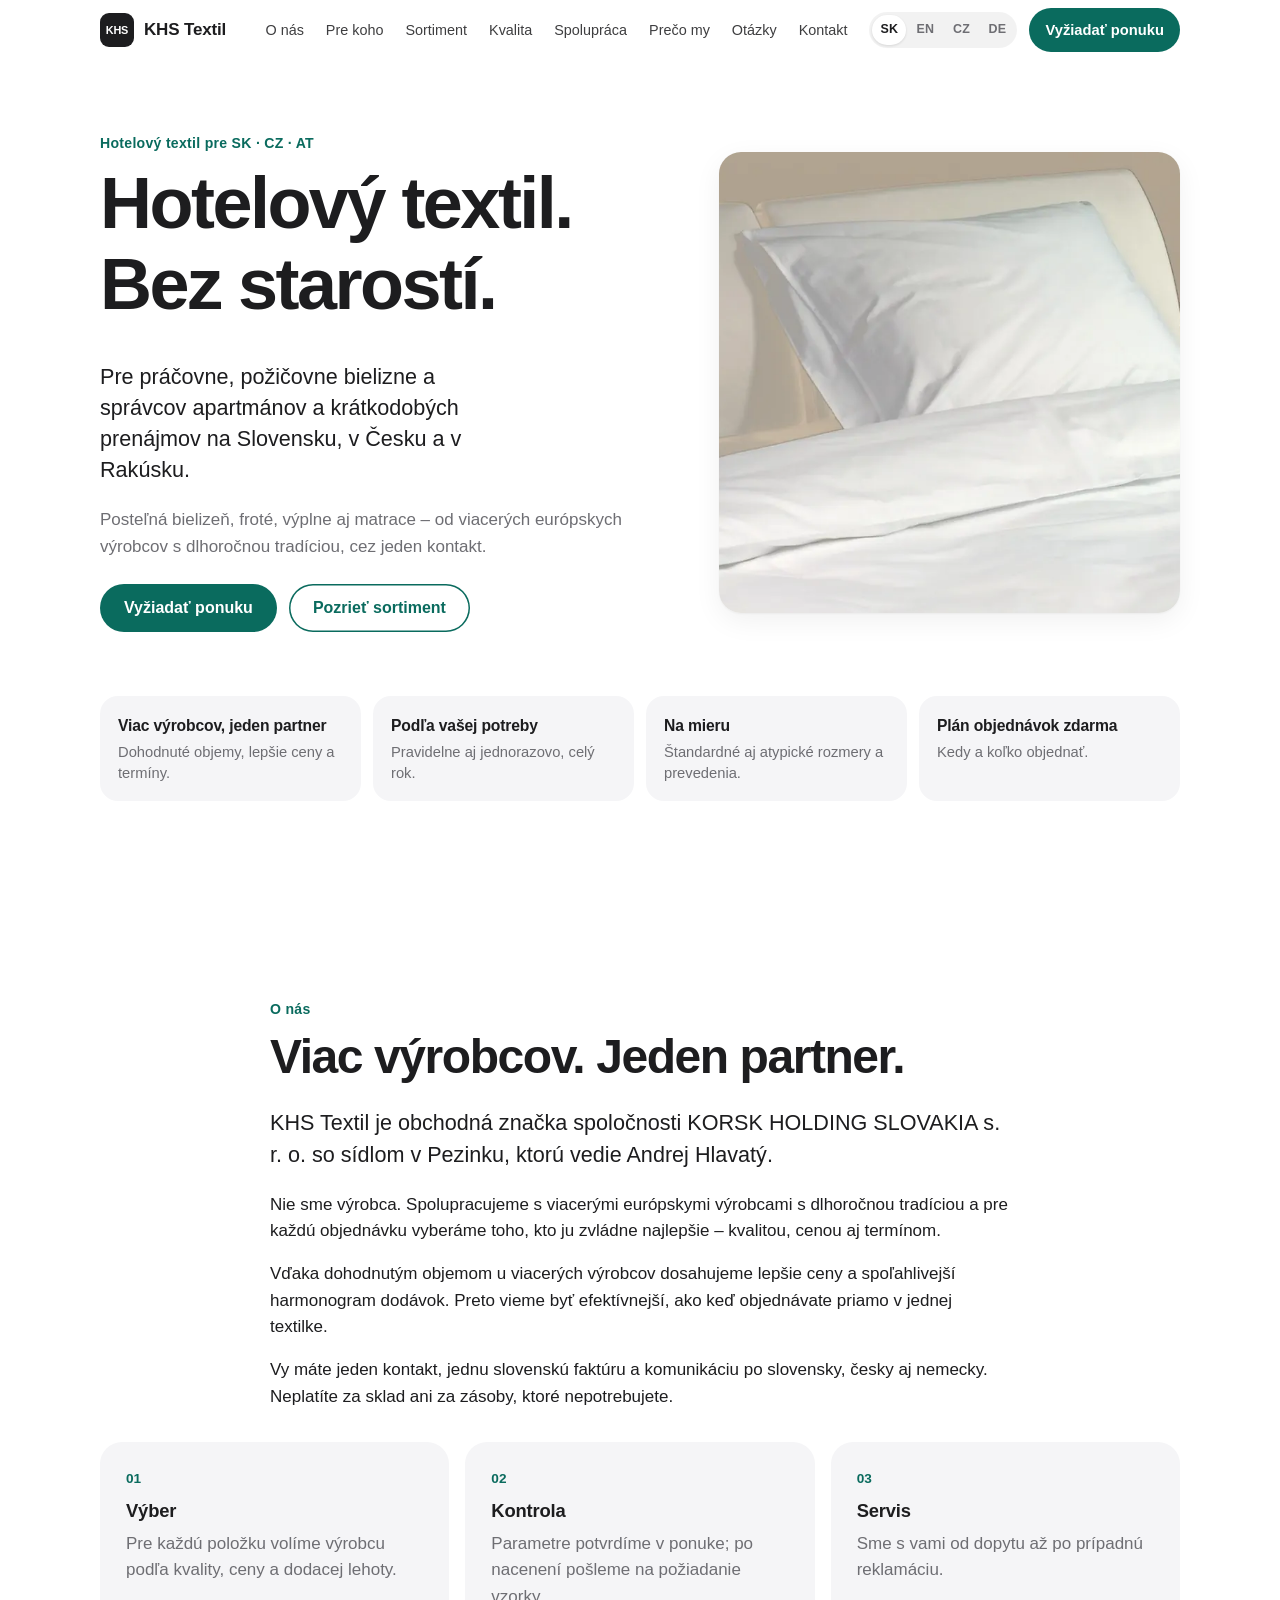
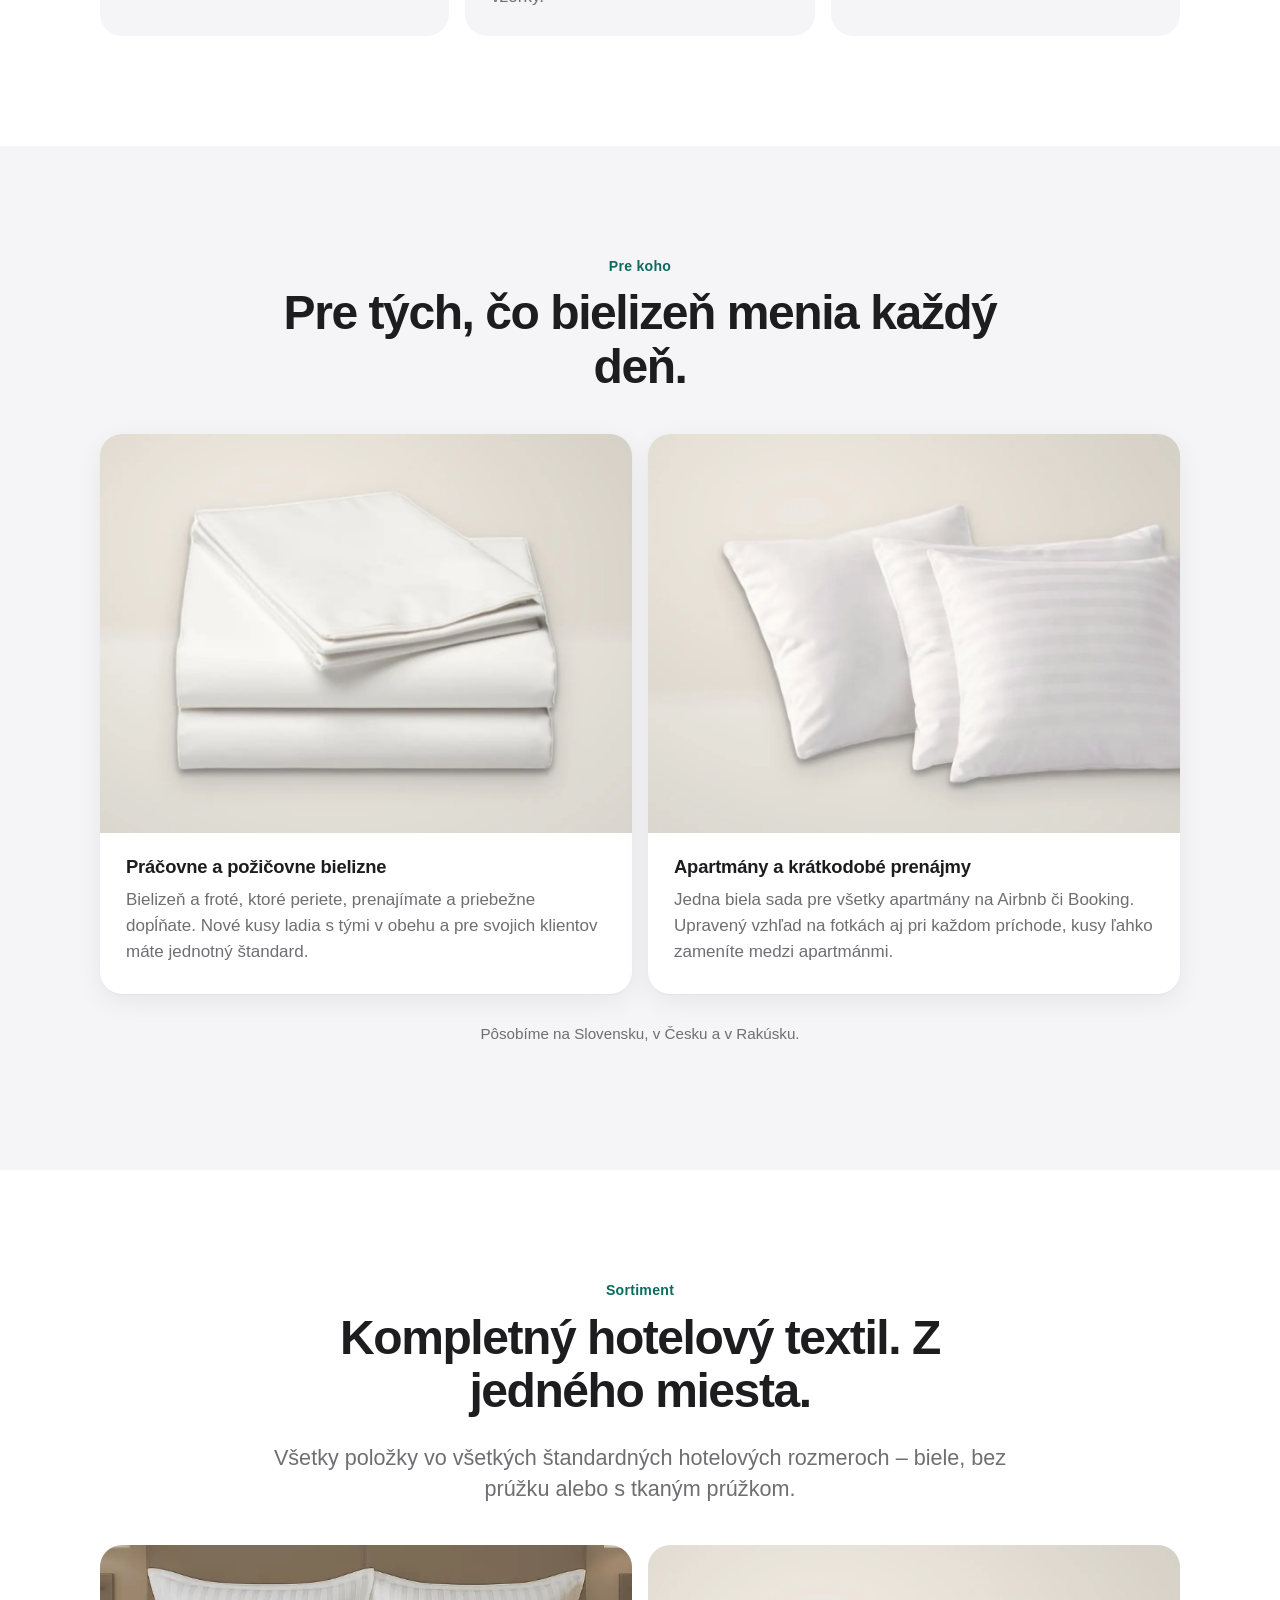
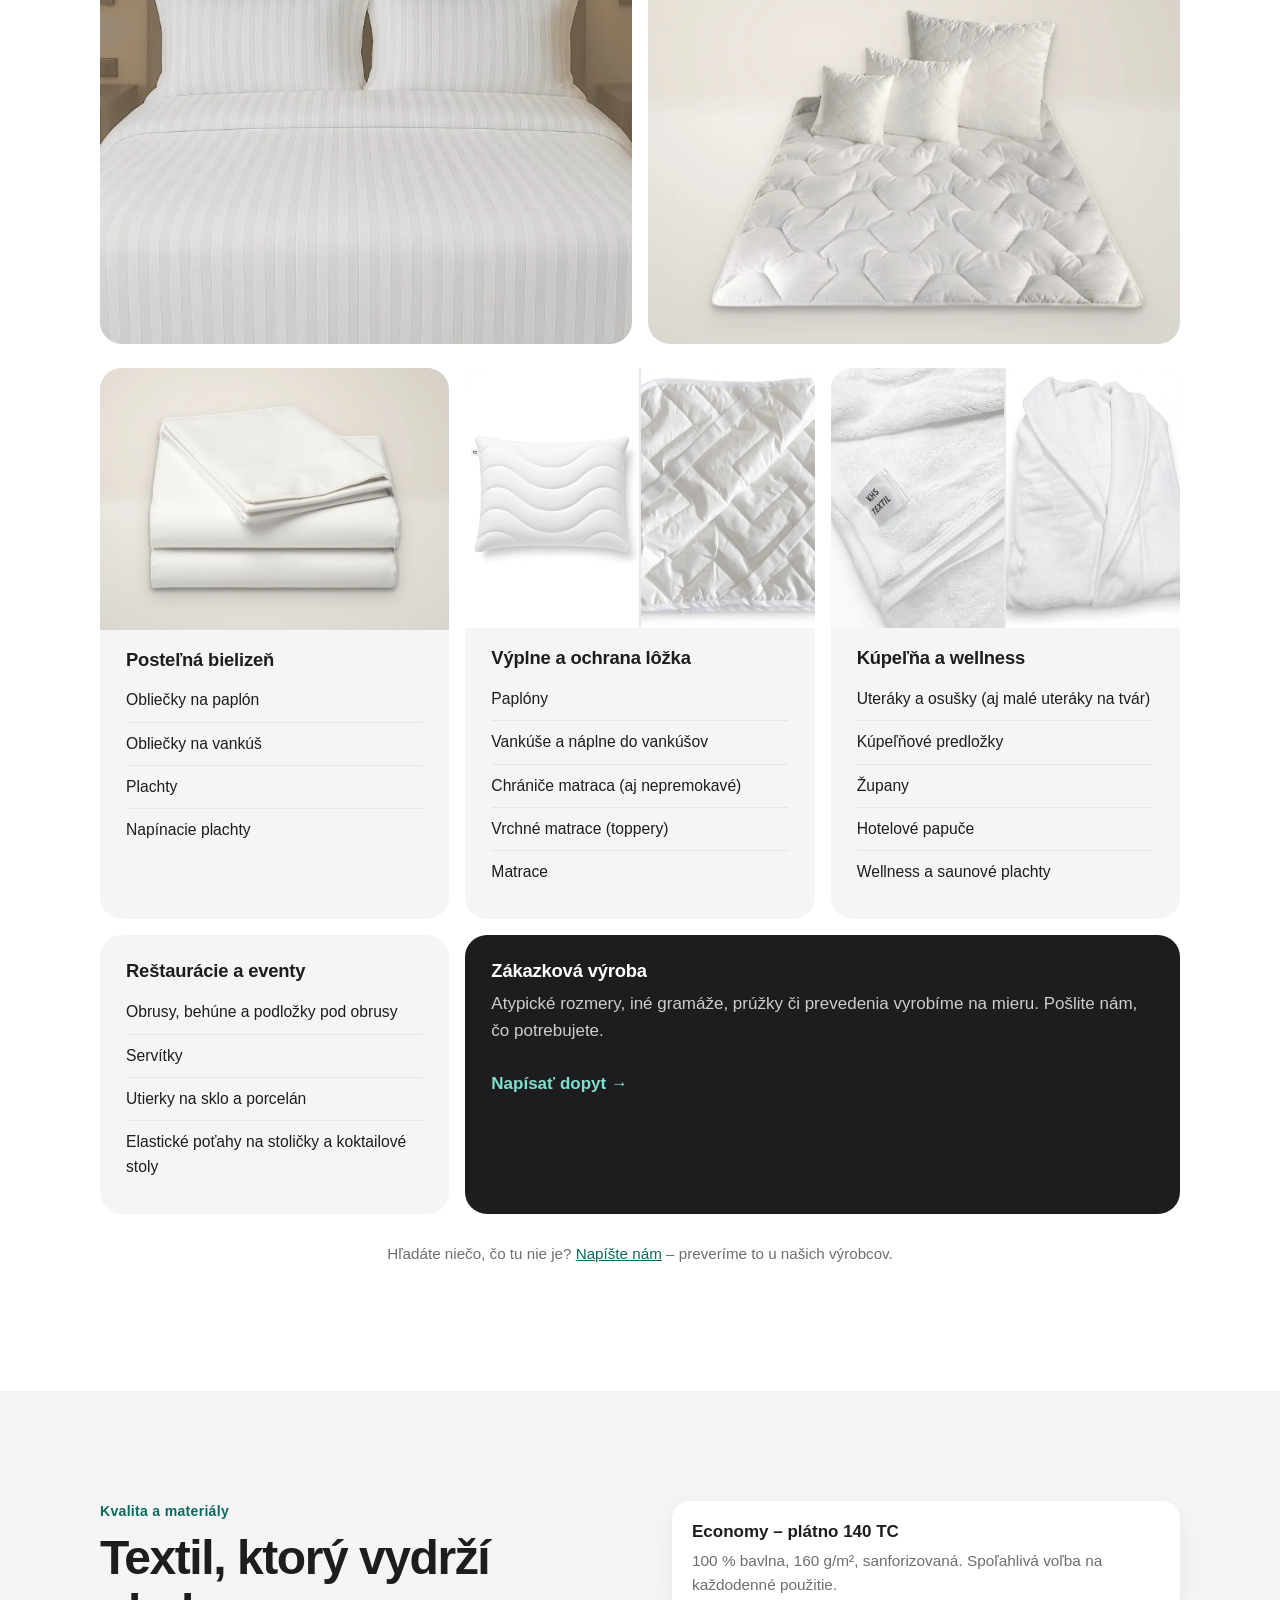
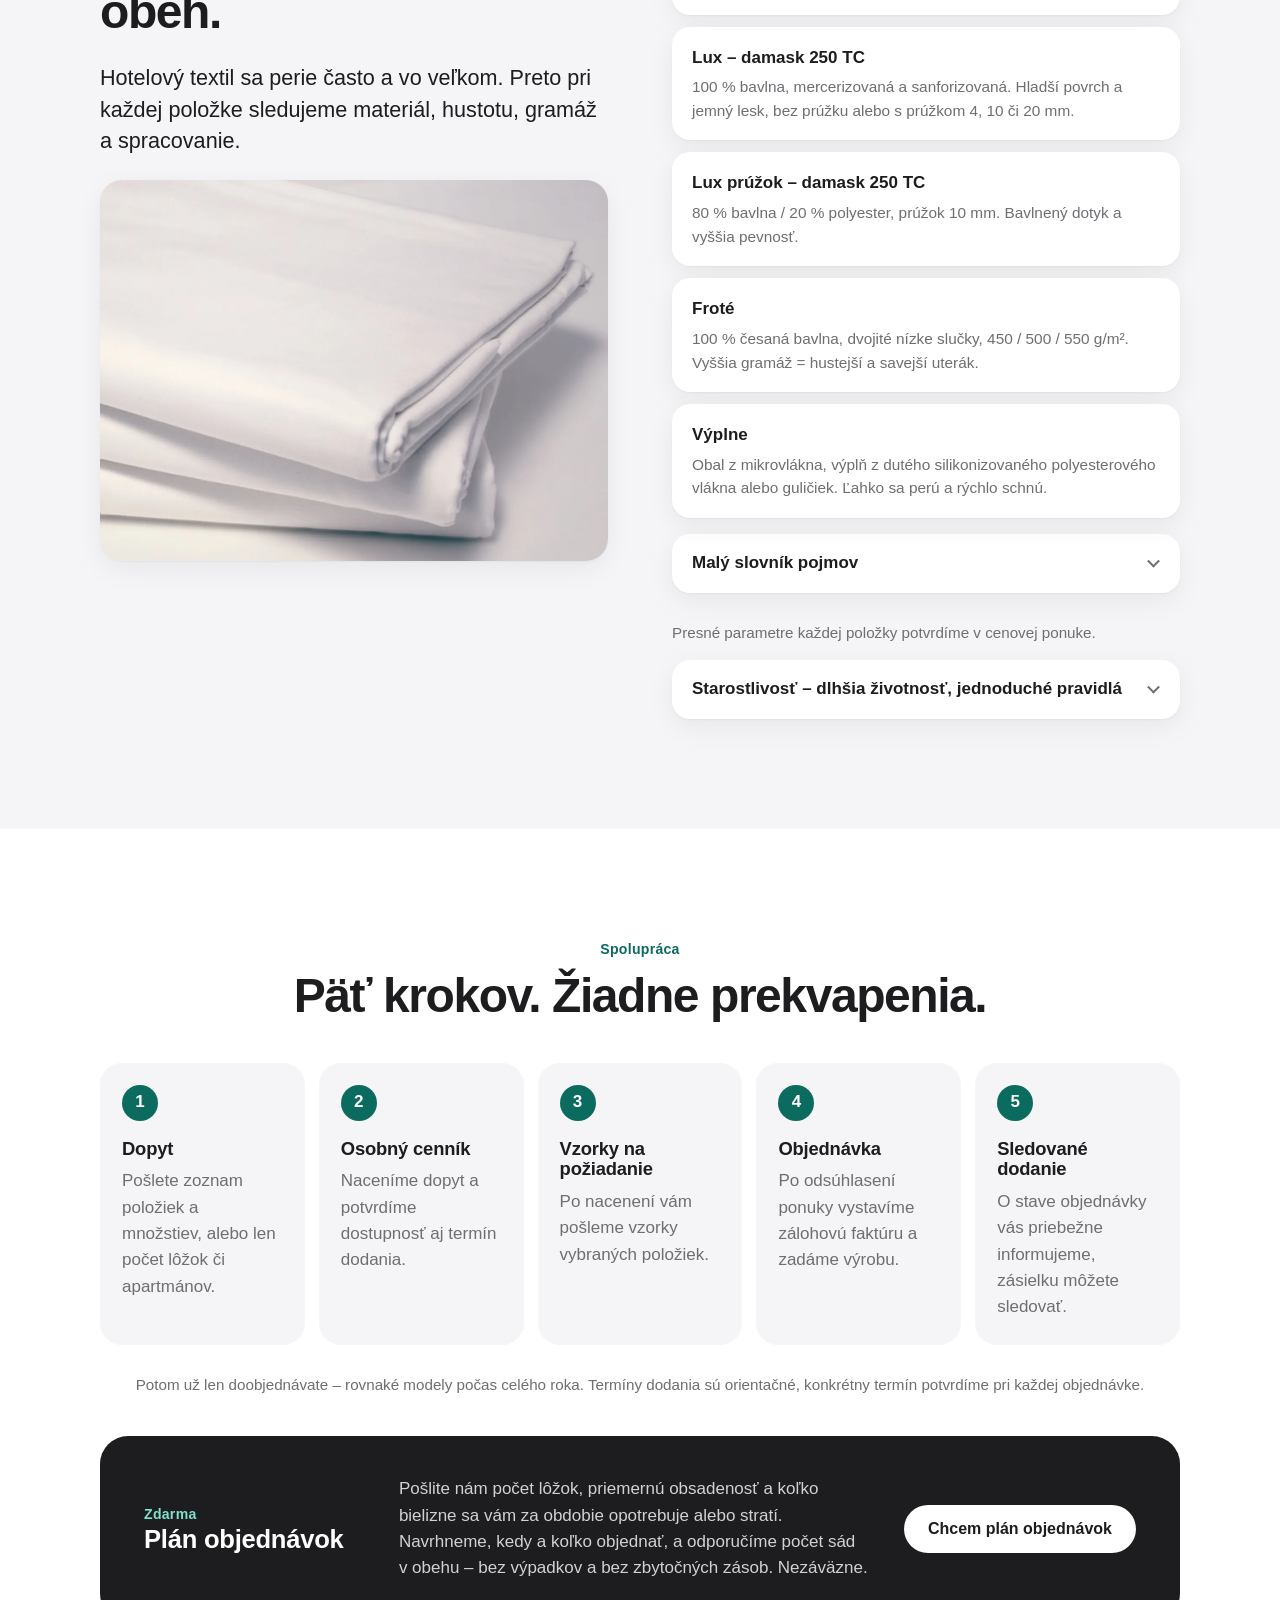
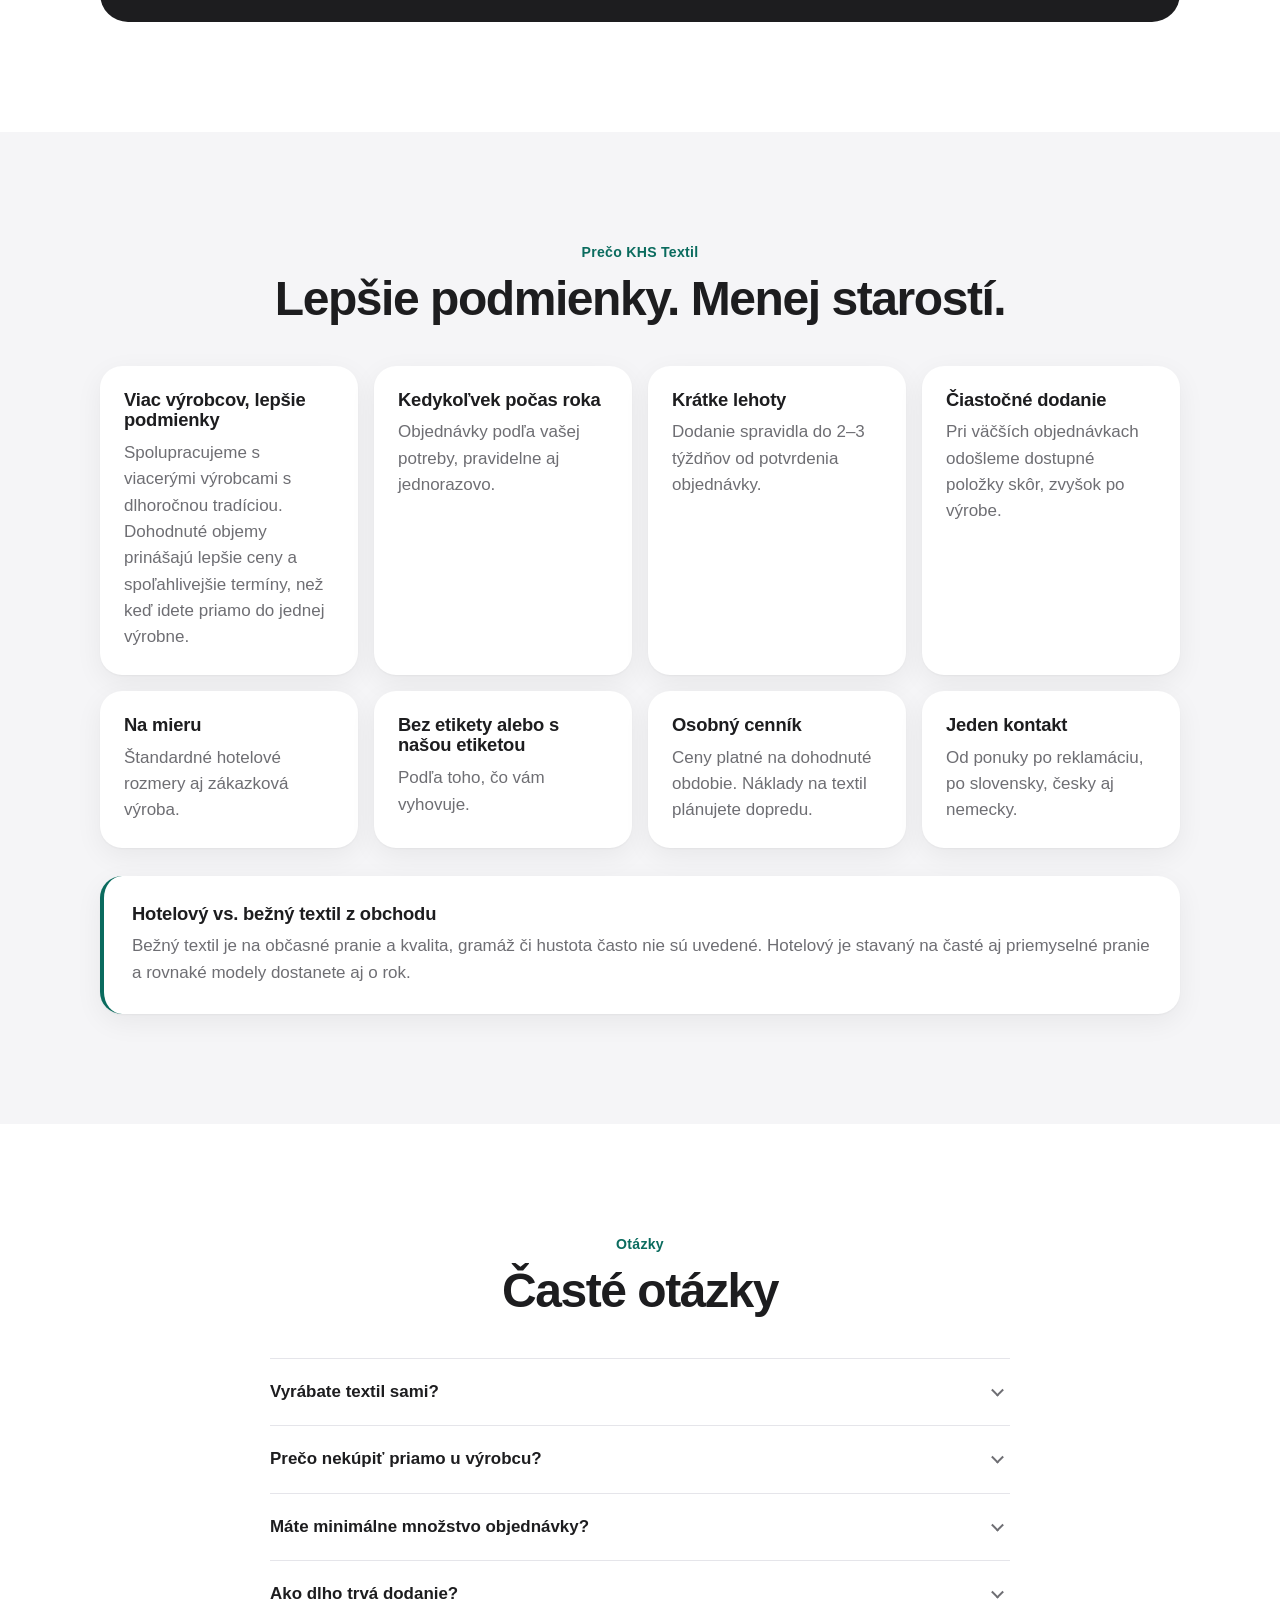
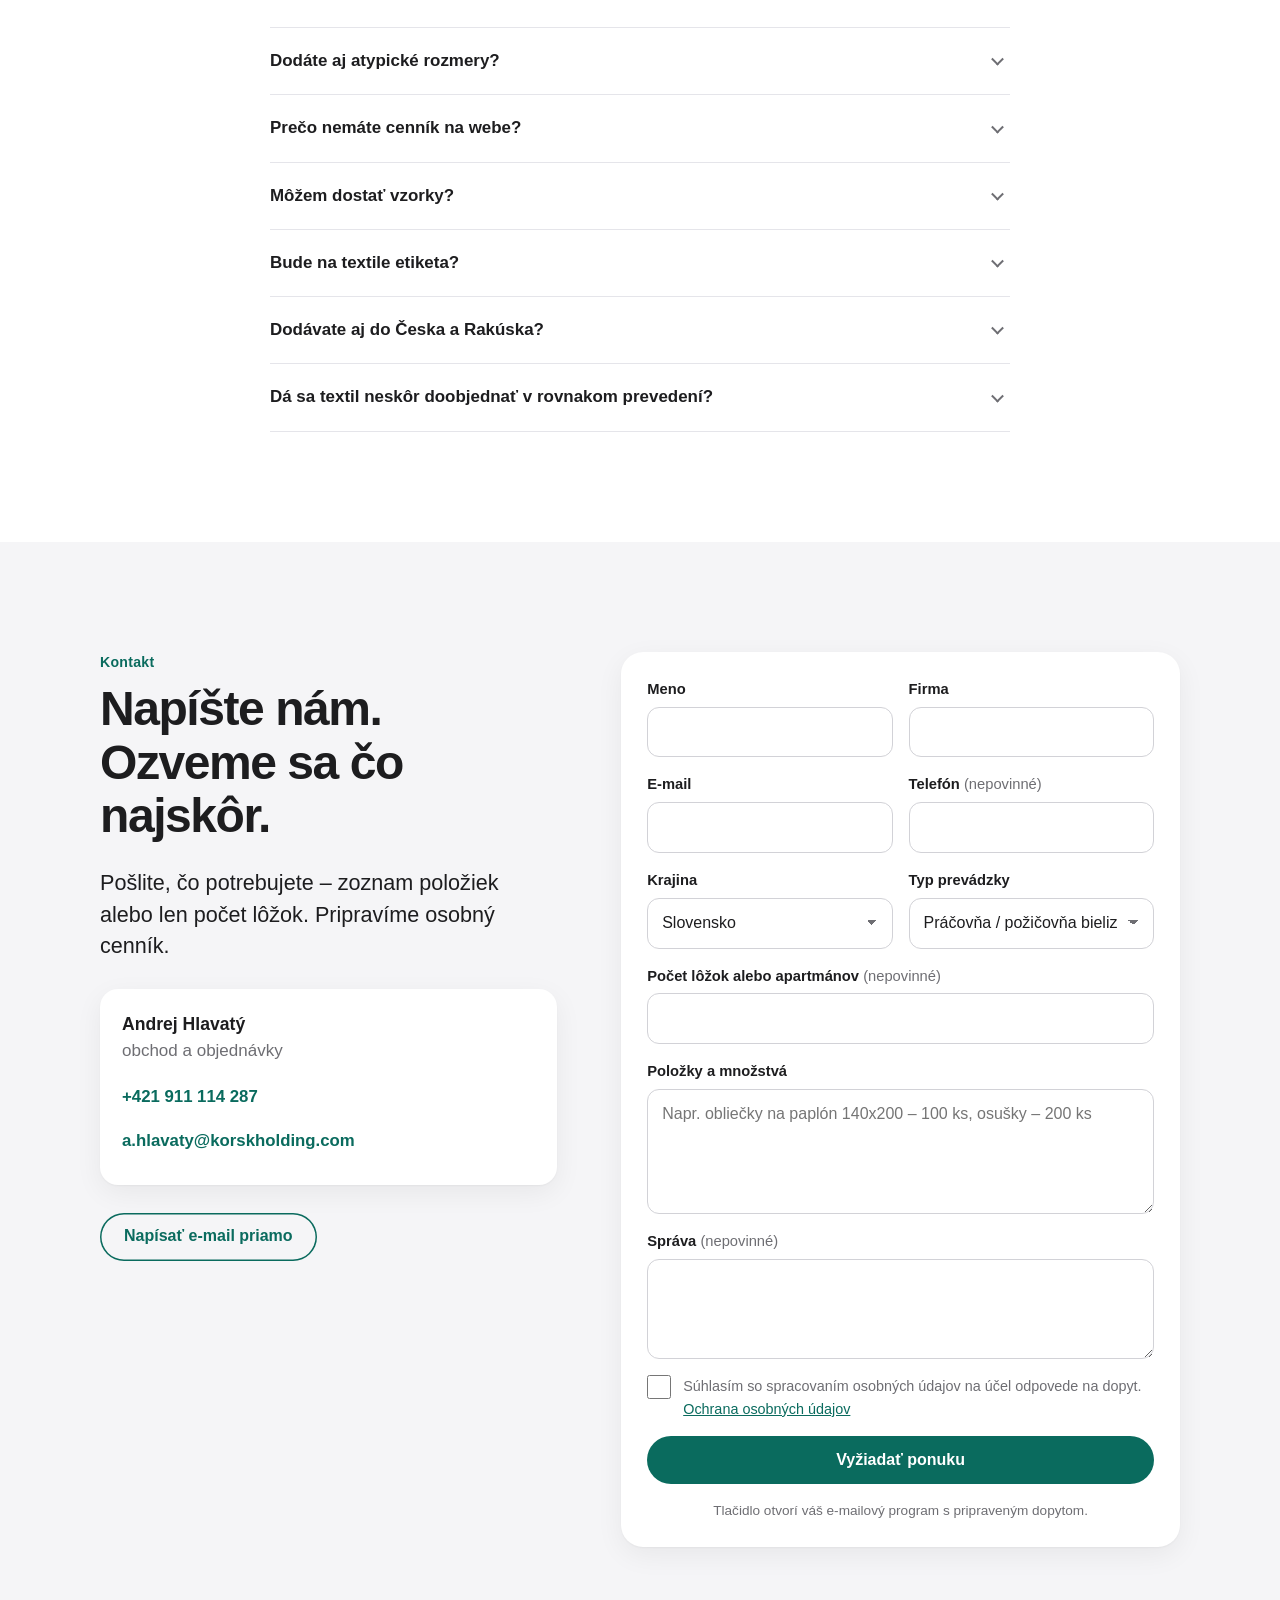
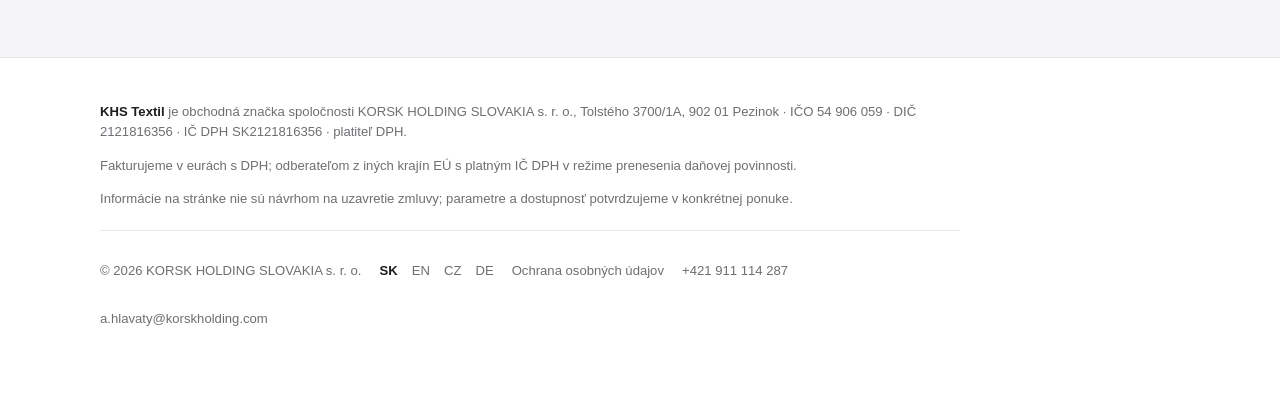
==== index.html @ dcf5c284 "KHS Textil web" ====
<!doctype html>
<html lang="sk">
<head>
<meta charset="utf-8">
<meta name="viewport" content="width=device-width, initial-scale=1, viewport-fit=cover">
<title>KHS Textil – hotelový textil pre práčovne, požičovne bielizne a apartmány</title>
<link rel="canonical" href="https://khstextil.sk/">
<link rel="alternate" hreflang="sk" href="https://khstextil.sk/">
<link rel="alternate" hreflang="en" href="https://khstextil.sk/en/">
<link rel="alternate" hreflang="cs" href="https://khstextil.sk/cz/">
<link rel="alternate" hreflang="de" href="https://khstextil.sk/de/">
<link rel="alternate" hreflang="x-default" href="https://khstextil.sk/">
<meta name="description" content="Hotelový textil od viacerých európskych výrobcov s dlhoročnou tradíciou. Pre práčovne, požičovne bielizne a správcov apartmánov v SK, CZ a AT. Osobný cenník, štandardné aj atypické rozmery, objednávky podľa potreby počas celého roka.">
<meta name="theme-color" content="#ffffff">
<link rel="icon" href="favicon.svg" type="image/svg+xml">
<link rel="apple-touch-icon" href="favicon.svg">
<meta property="og:type" content="website">
<meta property="og:locale" content="sk_SK">
<meta property="og:locale:alternate" content="en_GB">
<meta property="og:locale:alternate" content="cs_CZ">
<meta property="og:locale:alternate" content="de_AT">
<meta property="og:url" content="https://khstextil.sk/">
<meta property="og:site_name" content="KHS Textil">
<meta property="og:title" content="KHS Textil – hotelový textil. Bez starostí.">
<meta property="og:description" content="Posteľná bielizeň, froté, výplne aj matrace pre práčovne, požičovne bielizne a správcov apartmánov na Slovensku, v Česku a v Rakúsku.">
<meta property="og:image" content="https://khstextil.sk/img/postel_prusok.jpg">
<link rel="stylesheet" href="style.css">
</head>
<body>
<a class="skip" href="#obsah">Preskočiť na obsah</a>
<header class="site-header">
  <div class="wrap bar">
    <a class="brand" href="#uvod" aria-label="KHS Textil – úvod"><span class="mono" aria-hidden="true">KHS</span><span>KHS Textil</span></a>
    <nav id="nav" class="nav" aria-label="Hlavné menu">
      <div class="lang lang-m" role="group" aria-label="Jazyk"><a href="index.html" hreflang="sk" lang="sk" aria-current="page">SK</a><a href="en/index.html" hreflang="en" lang="en">EN</a><a href="cz/index.html" hreflang="cs" lang="cs">CZ</a><a href="de/index.html" hreflang="de" lang="de">DE</a></div>
      <a href="#o-nas">O nás</a><a href="#pre-koho">Pre koho</a><a href="#sortiment">Sortiment</a><a href="#kvalita">Kvalita</a><a href="#spolupraca">Spolupráca</a><a href="#preco-my">Prečo my</a><a href="#otazky">Otázky</a><a href="#kontakt">Kontakt</a>
    </nav>
    <div class="lang lang-d" role="group" aria-label="Jazyk"><a href="index.html" hreflang="sk" lang="sk" aria-current="page">SK</a><a href="en/index.html" hreflang="en" lang="en">EN</a><a href="cz/index.html" hreflang="cs" lang="cs">CZ</a><a href="de/index.html" hreflang="de" lang="de">DE</a></div>
    <a class="btn btn-sm" href="#kontakt">Vyžiadať ponuku</a>
    <button class="menu-btn" type="button" aria-label="Menu" aria-expanded="false" aria-controls="nav"><span></span><span></span></button>
  </div>
</header>

<main id="obsah">
<section id="uvod" class="hero">
  <div class="wrap hero-grid">
    <div class="hero-text">
      <p class="eyebrow">Hotelový textil pre SK · CZ · AT</p>
      <h1>Hotelový textil.<br>Bez starostí.</h1>
      <p class="lead">Pre práčovne, požičovne bielizne a správcov apartmánov a krátkodobých prenájmov na Slovensku, v Česku a v Rakúsku.</p>
      <p class="sub">Posteľná bielizeň, froté, výplne aj matrace – od viacerých európskych výrobcov s dlhoročnou tradíciou, cez jeden kontakt.</p>
      <div class="cta"><a class="btn" href="#kontakt">Vyžiadať ponuku</a><a class="btn btn-ghost" href="#sortiment">Pozrieť sortiment</a></div>
    </div>
    <div class="hero-img"><picture><source srcset="img/postel_biela.webp" type="image/webp"><img src="img/postel_biela.jpg" alt="Biela hotelová posteľná bielizeň na posteli" width="675" height="663" loading="eager" fetchpriority="high" decoding="async"></picture></div>
  </div>
  <div class="wrap">
    <ul class="benefits">
      <li><strong>Viac výrobcov, jeden partner</strong><span>Dohodnuté objemy, lepšie ceny a termíny.</span></li>
      <li><strong>Podľa vašej potreby</strong><span>Pravidelne aj jednorazovo, celý rok.</span></li>
      <li><strong>Na mieru</strong><span>Štandardné aj atypické rozmery a prevedenia.</span></li>
      <li><strong>Plán objednávok zdarma</strong><span>Kedy a koľko objednať.</span></li>
    </ul>
  </div>
</section>

<section id="o-nas" class="section">
  <div class="wrap narrow">
    <p class="eyebrow">O nás</p>
    <h2>Viac výrobcov. Jeden partner.</h2>
    <p class="lead">KHS Textil je obchodná značka spoločnosti KORSK HOLDING SLOVAKIA s. r. o. so sídlom v Pezinku, ktorú vedie Andrej Hlavatý.</p>
    <p>Nie sme výrobca. Spolupracujeme s viacerými európskymi výrobcami s dlhoročnou tradíciou a pre každú objednávku vyberáme toho, kto ju zvládne najlepšie – kvalitou, cenou aj termínom.</p>
    <p>Vďaka dohodnutým objemom u viacerých výrobcov dosahujeme lepšie ceny a spoľahlivejší harmonogram dodávok. Preto vieme byť efektívnejší, ako keď objednávate priamo v jednej textilke.</p>
    <p>Vy máte jeden kontakt, jednu slovenskú faktúru a komunikáciu po slovensky, česky aj nemecky. Neplatíte za sklad ani za zásoby, ktoré nepotrebujete.</p>
  </div>
  <div class="wrap">
    <div class="cards three">
      <article class="card"><span class="num">01</span><h3>Výber</h3><p>Pre každú položku volíme výrobcu podľa kvality, ceny a dodacej lehoty.</p></article>
      <article class="card"><span class="num">02</span><h3>Kontrola</h3><p>Parametre potvrdíme v ponuke; po nacenení pošleme na požiadanie vzorky.</p></article>
      <article class="card"><span class="num">03</span><h3>Servis</h3><p>Sme s vami od dopytu až po prípadnú reklamáciu.</p></article>
    </div>
  </div>
</section>

<section id="pre-koho" class="section alt">
  <div class="wrap">
    <div class="head"><p class="eyebrow">Pre koho</p><h2>Pre tých, čo bielizeň menia každý deň.</h2></div>
    <div class="cards two">
      <article class="card media"><picture><source srcset="img/plachty_stoh.webp" type="image/webp"><img src="img/plachty_stoh.jpg" alt="Stoh zložených bielych plachiet" width="1200" height="900" loading="lazy" decoding="async"></picture><div class="card-body"><h3>Práčovne a požičovne bielizne</h3><p>Bielizeň a froté, ktoré periete, prenajímate a priebežne dopĺňate. Nové kusy ladia s tými v obehu a pre svojich klientov máte jednotný štandard.</p></div></article>
      <article class="card media"><picture><source srcset="img/vankuse_prusok.webp" type="image/webp"><img src="img/vankuse_prusok.jpg" alt="Biele vankúše s jemným tkaným prúžkom" width="1200" height="900" loading="lazy" decoding="async"></picture><div class="card-body"><h3>Apartmány a krátkodobé prenájmy</h3><p>Jedna biela sada pre všetky apartmány na Airbnb či Booking. Upravený vzhľad na fotkách aj pri každom príchode, kusy ľahko zameníte medzi apartmánmi.</p></div></article>
    </div>
    <p class="note center">Pôsobíme na Slovensku, v Česku a v Rakúsku.</p>
  </div>
</section>

<section id="sortiment" class="section">
  <div class="wrap">
    <div class="head"><p class="eyebrow">Sortiment</p><h2>Kompletný hotelový textil. Z jedného miesta.</h2><p class="lead">Všetky položky vo všetkých štandardných hotelových rozmeroch – biele, bez prúžku alebo s tkaným prúžkom.</p></div>
    <div class="gallery">
      <figure><picture><source srcset="img/postel_prusok.webp" type="image/webp"><img src="img/postel_prusok.jpg" alt="Posteľ s bielou posteľnou bielizňou s tkaným prúžkom" width="752" height="800" loading="lazy" decoding="async"></picture></figure>
      <figure><picture><source srcset="img/paplon_vankuse.webp" type="image/webp"><img src="img/paplon_vankuse.jpg" alt="Biely prešívaný paplón a vankúše" width="1200" height="900" loading="lazy" decoding="async"></picture></figure>
    </div>
    <div class="cards cats">
      <article class="card cat"><div class="cat-img"><picture><source srcset="img/plachty_stoh.webp" type="image/webp"><img src="img/plachty_stoh.jpg" alt="Stoh zložených bielych plachiet" width="1200" height="900" loading="lazy" decoding="async"></picture></div><h3>Posteľná bielizeň</h3><ul><li>Obliečky na paplón</li><li>Obliečky na vankúš</li><li>Plachty</li><li>Napínacie plachty</li></ul></article>
      <article class="card cat"><div class="cat-img duo"><picture><source srcset="img/vypln_vankus.webp" type="image/webp"><img src="img/vypln_vankus.jpg" alt="Biely prešívaný vankúš" width="600" height="900" loading="lazy" decoding="async"></picture><picture><source srcset="img/vypln_chranic.webp" type="image/webp"><img src="img/vypln_chranic.jpg" alt="Prešívaný chránič matraca s etiketou KHS Textil" width="600" height="900" loading="lazy" decoding="async"></picture></div><h3>Výplne a ochrana lôžka</h3><ul><li>Paplóny</li><li>Vankúše a náplne do vankúšov</li><li>Chrániče matraca (aj nepremokavé)</li><li>Vrchné matrace (toppery)</li><li>Matrace</li></ul></article>
      <article class="card cat"><div class="cat-img duo"><picture><source srcset="img/kupelna_uterak.webp" type="image/webp"><img src="img/kupelna_uterak.jpg" alt="Biely froté uterák s etiketou KHS Textil" width="600" height="900" loading="lazy" decoding="async"></picture><picture><source srcset="img/kupelna_zupan.webp" type="image/webp"><img src="img/kupelna_zupan.jpg" alt="Biely froté župan so šálovým golierom" width="600" height="900" loading="lazy" decoding="async"></picture></div><h3>Kúpeľňa a wellness</h3><ul><li>Uteráky a osušky (aj malé uteráky na tvár)</li><li>Kúpeľňové predložky</li><li>Župany</li><li>Hotelové papuče</li><li>Wellness a saunové plachty</li></ul></article>
      <article class="card"><h3>Reštaurácie a eventy</h3><ul><li>Obrusy, behúne a podložky pod obrusy</li><li>Servítky</li><li>Utierky na sklo a porcelán</li><li>Elastické poťahy na stoličky a koktailové stoly</li></ul></article>
      <article class="card accent"><h3>Zákazková výroba</h3><p>Atypické rozmery, iné gramáže, prúžky či prevedenia vyrobíme na mieru. Pošlite nám, čo potrebujete.</p><a class="link" href="#kontakt">Napísať dopyt →</a></article>
    </div>
    <p class="note center">Hľadáte niečo, čo tu nie je? <a href="#kontakt">Napíšte nám</a> – preveríme to u našich výrobcov.</p>
  </div>
</section>

<section id="kvalita" class="section alt">
  <div class="wrap split">
    <div>
      <p class="eyebrow">Kvalita a materiály</p>
      <h2>Textil, ktorý vydrží obeh.</h2>
      <p class="lead">Hotelový textil sa perie často a vo veľkom. Preto pri každej položke sledujeme materiál, hustotu, gramáž a spracovanie.</p>
      <div class="split-img"><picture><source srcset="img/plachty_detail.webp" type="image/webp"><img src="img/plachty_detail.jpg" alt="Detail bielej hotelovej plachty" width="1200" height="900" loading="lazy" decoding="async"></picture></div>
    </div>
    <div>
      <dl class="specs">
        <div><dt>Economy – plátno 140 TC</dt><dd>100 % bavlna, 160 g/m², sanforizovaná. Spoľahlivá voľba na každodenné použitie.</dd></div>
        <div><dt>Lux – damask 250 TC</dt><dd>100 % bavlna, mercerizovaná a sanforizovaná. Hladší povrch a jemný lesk, bez prúžku alebo s prúžkom 4, 10 či 20 mm.</dd></div>
        <div><dt>Lux prúžok – damask 250 TC</dt><dd>80 % bavlna / 20 % polyester, prúžok 10 mm. Bavlnený dotyk a vyššia pevnosť.</dd></div>
        <div><dt>Froté</dt><dd>100 % česaná bavlna, dvojité nízke slučky, 450 / 500 / 550 g/m². Vyššia gramáž = hustejší a savejší uterák.</dd></div>
        <div><dt>Výplne</dt><dd>Obal z mikrovlákna, výplň z dutého silikonizovaného polyesterového vlákna alebo guličiek. Ľahko sa perú a rýchlo schnú.</dd></div>
      </dl>
      <details class="glossary">
        <summary>Malý slovník pojmov</summary>
        <dl>
          <dt>TC (thread count)</dt><dd>Počet nití na štvorcový palec. Vyššie číslo = hustejšia a hladšia tkanina.</dd>
          <dt>Sanforizácia</dt><dd>Úprava, ktorá obmedzuje zrážanie po praní. Bielizeň drží rozmer.</dd>
          <dt>Mercerizácia</dt><dd>Úprava bavlny pre vyššiu pevnosť a jemný lesk.</dd>
          <dt>Damask / satén</dt><dd>Väzba s hladkým, lesklým povrchom; typická pre hotelové prúžky.</dd>
          <dt>Gramáž (g/m²)</dt><dd>Hmotnosť látky; pri froté hovorí o hustote a savosti.</dd>
        </dl>
      </details>
      <p class="note">Presné parametre každej položky potvrdíme v cenovej ponuke.</p>
      <details class="glossary">
        <summary>Starostlivosť – dlhšia životnosť, jednoduché pravidlá</summary>
        <ul class="ticks">
          <li>Nový textil pred prvým použitím vyperte.</li>
          <li>Bielu bielizeň perte oddelene od farebnej.</li>
          <li>Neprepĺňajte práčku ani sušičku – textil sa lepšie vyperie a menej sa krčí.</li>
          <li>Dávkujte prací prostriedok podľa tvrdosti vody; bielidlá používajte striedmo.</li>
          <li>Froté nežehlite a nepoužívajte zmäkčovač pri každom praní – znižuje savosť.</li>
          <li>Teplotu a postup zvoľte podľa zloženia materiálu; odporúčania ku konkrétnym položkám vám pošleme s ponukou.</li>
        </ul>
      </details>
    </div>
  </div>
</section>

<section id="spolupraca" class="section">
  <div class="wrap">
    <div class="head"><p class="eyebrow">Spolupráca</p><h2>Päť krokov. Žiadne prekvapenia.</h2></div>
    <ol class="steps">
      <li><h3>Dopyt</h3><p>Pošlete zoznam položiek a množstiev, alebo len počet lôžok či apartmánov.</p></li>
      <li><h3>Osobný cenník</h3><p>Naceníme dopyt a potvrdíme dostupnosť aj termín dodania.</p></li>
      <li><h3>Vzorky na požiadanie</h3><p>Po nacenení vám pošleme vzorky vybraných položiek.</p></li>
      <li><h3>Objednávka</h3><p>Po odsúhlasení ponuky vystavíme zálohovú faktúru a zadáme výrobu.</p></li>
      <li><h3>Sledované dodanie</h3><p>O stave objednávky vás priebežne informujeme, zásielku môžete sledovať.</p></li>
    </ol>
    <p class="note center">Potom už len doobjednávate – rovnaké modely počas celého roka. Termíny dodania sú orientačné, konkrétny termín potvrdíme pri každej objednávke.</p>
    <div class="plan">
      <div><p class="eyebrow">Zdarma</p><h3>Plán objednávok</h3></div>
      <p>Pošlite nám počet lôžok, priemernú obsadenosť a koľko bielizne sa vám za obdobie opotrebuje alebo stratí. Navrhneme, kedy a koľko objednať, a odporučíme počet sád v obehu – bez výpadkov a bez zbytočných zásob. Nezáväzne.</p>
      <a class="btn" href="#kontakt">Chcem plán objednávok</a>
    </div>
  </div>
</section>

<section id="preco-my" class="section alt">
  <div class="wrap">
    <div class="head"><p class="eyebrow">Prečo KHS Textil</p><h2>Lepšie podmienky. Menej starostí.</h2></div>
    <div class="cards grid4">
      <article class="card"><h3>Viac výrobcov, lepšie podmienky</h3><p>Spolupracujeme s viacerými výrobcami s dlhoročnou tradíciou. Dohodnuté objemy prinášajú lepšie ceny a spoľahlivejšie termíny, než keď idete priamo do jednej výrobne.</p></article>
      <article class="card"><h3>Kedykoľvek počas roka</h3><p>Objednávky podľa vašej potreby, pravidelne aj jednorazovo.</p></article>
      <article class="card"><h3>Krátke lehoty</h3><p>Dodanie spravidla do 2–3 týždňov od potvrdenia objednávky.</p></article>
      <article class="card"><h3>Čiastočné dodanie</h3><p>Pri väčších objednávkach odošleme dostupné položky skôr, zvyšok po výrobe.</p></article>
      <article class="card"><h3>Na mieru</h3><p>Štandardné hotelové rozmery aj zákazková výroba.</p></article>
      <article class="card"><h3>Bez etikety alebo s našou etiketou</h3><p>Podľa toho, čo vám vyhovuje.</p></article>
      <article class="card"><h3>Osobný cenník</h3><p>Ceny platné na dohodnuté obdobie. Náklady na textil plánujete dopredu.</p></article>
      <article class="card"><h3>Jeden kontakt</h3><p>Od ponuky po reklamáciu, po slovensky, česky aj nemecky.</p></article>
    </div>
    <div class="compare">
      <h3>Hotelový vs. bežný textil z obchodu</h3>
      <p>Bežný textil je na občasné pranie a kvalita, gramáž či hustota často nie sú uvedené. Hotelový je stavaný na časté aj priemyselné pranie a rovnaké modely dostanete aj o rok.</p>
    </div>
  </div>
</section>

<section id="otazky" class="section">
  <div class="wrap narrow">
    <div class="head"><p class="eyebrow">Otázky</p><h2>Časté otázky</h2></div>
    <div class="faq">
      <details><summary>Vyrábate textil sami?</summary><p>Nie. Sme obchodná firma a spolupracujeme s viacerými európskymi výrobcami s dlhoročnou tradíciou. Výber výrobcu, kontrolu parametrov, objednávku aj dodanie zabezpečujeme my.</p></details>
      <details><summary>Prečo nekúpiť priamo u výrobcu?</summary><p>Jedna výrobňa má jeden sortiment a jeden harmonogram. My spájame viacerých výrobcov a dohodnuté objemy – preto vieme ponúknuť lepšie ceny, termíny a celý sortiment naraz.</p></details>
      <details><summary>Máte minimálne množstvo objednávky?</summary><p>Objednávate podľa vašej potreby, pravidelne aj jednorazovo. Podmienky pre konkrétne položky potvrdíme v ponuke.</p></details>
      <details><summary>Ako dlho trvá dodanie?</summary><p>Spravidla 2–3 týždne od potvrdenia objednávky a úhrady zálohy. Presný termín potvrdíme pri každej objednávke.</p></details>
      <details><summary>Dodáte aj atypické rozmery?</summary><p>Áno, okrem štandardných hotelových rozmerov vyrábame aj na mieru.</p></details>
      <details><summary>Prečo nemáte cenník na webe?</summary><p>Ceny závisia od sortimentu, kvality a množstiev. Pripravíme vám osobný cenník s cenami platnými na dohodnuté obdobie.</p></details>
      <details><summary>Môžem dostať vzorky?</summary><p>Áno – po nacenení dopytu vám pošleme vzorky vybraných položiek.</p></details>
      <details><summary>Bude na textile etiketa?</summary><p>Dodávame bez etikety alebo s našou etiketou KHS Textil.</p></details>
      <details><summary>Dodávate aj do Česka a Rakúska?</summary><p>Áno. Odberateľom z iných krajín EÚ s platným IČ DPH fakturujeme v režime prenesenia daňovej povinnosti.</p></details>
      <details><summary>Dá sa textil neskôr doobjednať v rovnakom prevedení?</summary><p>Áno, pri opakovaných objednávkach dodávame rovnaké modely.</p></details>
    </div>
  </div>
</section>

<section id="kontakt" class="section alt">
  <div class="wrap contact">
    <div class="contact-info">
      <p class="eyebrow">Kontakt</p>
      <h2>Napíšte nám. Ozveme sa čo najskôr.</h2>
      <p class="lead">Pošlite, čo potrebujete – zoznam položiek alebo len počet lôžok. Pripravíme osobný cenník.</p>
      <div class="person">
        <p class="pname">Andrej Hlavatý</p><p class="prole">obchod a objednávky</p>
        <a class="clink" href="tel:+421911114287">+421 911 114 287</a>
        <a class="clink" href="mailto:a.hlavaty@korskholding.com">a.hlavaty@korskholding.com</a>
      </div>
      <a class="btn btn-ghost" href="mailto:a.hlavaty@korskholding.com?subject=Dopyt%20%E2%80%93%20KHS%20Textil&amp;body=Dobr%C3%BD%20de%C5%88%2C%0A%0Apros%C3%ADm%20o%20cenov%C3%BA%20ponuku.%0A%0AMeno%3A%0AFirma%3A%0ATyp%20prev%C3%A1dzky%20%28pr%C3%A1%C4%8Dov%C5%88a%20%2F%20po%C5%BEi%C4%8Dov%C5%88a%20bielizne%20%2F%20apartm%C3%A1ny%20%2F%20in%C3%A9%29%3A%0AKrajina%3A%0APo%C4%8Det%20l%C3%B4%C5%BEok%20alebo%20apartm%C3%A1nov%3A%0A%0APolo%C5%BEky%20a%20mno%C5%BEstv%C3%A1%3A%0A-%20%0A-%20%0A%0A%C4%8Eakujem.">Napísať e-mail priamo</a>
    </div>
    <form id="dopyt" class="form card" novalidate>
      <div class="row2">
        <label><span class="lbl">Meno</span><input name="meno" autocomplete="name" required></label>
        <label><span class="lbl">Firma</span><input name="firma" autocomplete="organization" required></label>
      </div>
      <div class="row2">
        <label><span class="lbl">E-mail</span><input name="email" type="email" autocomplete="email" inputmode="email" required></label>
        <label><span class="lbl">Telefón <span class="opt">(nepovinné)</span></span><input name="telefon" type="tel" autocomplete="tel" inputmode="tel"></label>
      </div>
      <div class="row2">
        <label><span class="lbl">Krajina</span><select name="krajina"><option>Slovensko</option><option>Česko</option><option>Rakúsko</option><option>Iná</option></select></label>
        <label><span class="lbl">Typ prevádzky</span><select name="typ"><option>Práčovňa / požičovňa bielizne</option><option>Apartmány / krátkodobý prenájom</option><option>Iné</option></select></label>
      </div>
      <label><span class="lbl">Počet lôžok alebo apartmánov <span class="opt">(nepovinné)</span></span><input name="luzka" inputmode="numeric"></label>
      <label><span class="lbl">Položky a množstvá</span><textarea name="polozky" rows="4" placeholder="Napr. obliečky na paplón 140x200 – 100 ks, osušky – 200 ks"></textarea></label>
      <label><span class="lbl">Správa <span class="opt">(nepovinné)</span></span><textarea name="sprava" rows="3"></textarea></label>
      <label class="check"><input type="checkbox" name="suhlas" required><span>Súhlasím so spracovaním osobných údajov na účel odpovede na dopyt. <a href="privacy.html">Ochrana osobných údajov</a></span></label>
      <button class="btn btn-full" type="submit">Vyžiadať ponuku</button>
      <p class="form-hint" id="form-status" role="status">Tlačidlo otvorí váš e-mailový program s pripraveným dopytom.</p>
    </form>
  </div>
</section>
</main>

<footer class="footer">
  <div class="wrap">
    <p><strong>KHS Textil</strong> je obchodná značka spoločnosti KORSK HOLDING SLOVAKIA s. r. o., Tolstého 3700/1A, 902 01 Pezinok · IČO 54 906 059 · DIČ 2121816356 · IČ DPH SK2121816356 · platiteľ DPH.</p>
    <p>Fakturujeme v eurách s DPH; odberateľom z iných krajín EÚ s platným IČ DPH v režime prenesenia daňovej povinnosti.</p>
    <p>Informácie na stránke nie sú návrhom na uzavretie zmluvy; parametre a dostupnosť potvrdzujeme v konkrétnej ponuke.</p>
    <p class="fbottom"><span>© 2026 KORSK HOLDING SLOVAKIA s. r. o.</span><span class="lang-f"><a href="index.html" hreflang="sk" lang="sk" aria-current="page">SK</a><a href="en/index.html" hreflang="en" lang="en">EN</a><a href="cz/index.html" hreflang="cs" lang="cs">CZ</a><a href="de/index.html" hreflang="de" lang="de">DE</a></span><a href="privacy.html">Ochrana osobných údajov</a><a href="tel:+421911114287">+421 911 114 287</a><a href="mailto:a.hlavaty@korskholding.com">a.hlavaty@korskholding.com</a></p>
  </div>
</footer>
<script src="script.js" defer></script>
</body>
</html>
---- style.css ----
:root{--bg:#fff;--alt:#f5f5f7;--text:#1d1d1f;--muted:#6e6e73;--line:#e5e5ea;--accent:#0a6b5e;--accent-h:#08574c;--radius:22px;--shadow:0 1px 2px rgba(0,0,0,.04),0 8px 28px rgba(0,0,0,.06);--hh:60px;
--font:-apple-system,BlinkMacSystemFont,"SF Pro Text","SF Pro Display","Inter","Segoe UI",Roboto,"Helvetica Neue",Arial,sans-serif}
*,*::before,*::after{box-sizing:border-box}
html{scroll-behavior:smooth;scroll-padding-top:calc(var(--hh) + 12px);-webkit-text-size-adjust:100%}
@media (prefers-reduced-motion:reduce){html{scroll-behavior:auto}}
body{margin:0;font-family:var(--font);color:var(--text);background:var(--bg);font-size:17px;line-height:1.55;-webkit-font-smoothing:antialiased;overflow-x:hidden}
body.noscroll{overflow:hidden}
img{max-width:100%;height:auto;display:block}
a{color:var(--accent)}
h1,h2,h3{letter-spacing:-.02em;line-height:1.12;margin:0 0 .5em;font-weight:700}
h1{font-size:clamp(2.5rem,9vw,4.5rem);letter-spacing:-.035em}
h2{font-size:clamp(1.9rem,6vw,3rem);letter-spacing:-.03em}
h3{font-size:1.15rem;letter-spacing:-.01em}
p{margin:0 0 1em}
.wrap{width:100%;max-width:1120px;margin:0 auto;padding-left:max(20px,env(safe-area-inset-left));padding-right:max(20px,env(safe-area-inset-right))}
.narrow{max-width:780px}
.skip{position:absolute;left:-999px;top:8px;background:#000;color:#fff;padding:10px 14px;border-radius:10px;z-index:100}
.skip:focus{left:12px}
:focus-visible{outline:3px solid var(--accent);outline-offset:2px;border-radius:6px}
.eyebrow{color:var(--accent);font-weight:600;font-size:.88rem;letter-spacing:.02em;margin-bottom:.6em}
.lead{font-size:clamp(1.12rem,2.6vw,1.35rem);color:var(--text);line-height:1.45}
.sub,.note{color:var(--muted)}
.center{text-align:center}
/* buttons */
.btn{display:inline-flex;align-items:center;justify-content:center;min-height:48px;padding:0 24px;border-radius:999px;background:var(--accent);color:#fff;text-decoration:none;font-weight:600;font-size:1rem;border:0;cursor:pointer;font-family:inherit;transition:background .2s,transform .2s}
.btn:hover{background:var(--accent-h)}
.btn:active{transform:scale(.98)}
.btn-ghost{background:transparent;color:var(--accent);box-shadow:inset 0 0 0 1.5px var(--accent)}
.btn-ghost:hover{background:rgba(10,107,94,.07)}
.btn-sm{min-height:44px;padding:0 16px;font-size:.92rem;white-space:nowrap}
.btn-full{width:100%}
.link{font-weight:600;text-decoration:none;display:inline-block;padding:10px 0;min-height:44px}
/* header */
.site-header{position:sticky;top:0;z-index:50;border-bottom:1px solid transparent;padding-top:env(safe-area-inset-top);transition:border-color .2s}
.site-header::before{content:"";position:absolute;inset:0;z-index:-1;background:rgba(255,255,255,.78);-webkit-backdrop-filter:saturate(180%) blur(20px);backdrop-filter:saturate(180%) blur(20px)}
.site-header.scrolled{border-bottom-color:var(--line)}
.bar{display:flex;align-items:center;gap:12px;height:var(--hh)}
.brand{display:flex;align-items:center;gap:10px;color:var(--text);text-decoration:none;font-weight:700;letter-spacing:-.01em;margin-right:auto;min-height:44px}
.mono{display:inline-grid;place-items:center;width:34px;height:34px;border-radius:9px;background:var(--text);color:#fff;font-size:.68rem;letter-spacing:-.02em}
.nav{display:flex;gap:2px}
.nav a{color:var(--text);text-decoration:none;font-size:.9rem;padding:10px 10px;border-radius:10px;opacity:.85}
.nav a:hover{opacity:1;background:rgba(0,0,0,.04)}
.menu-btn{display:none;width:44px;height:44px;border:0;background:transparent;cursor:pointer;position:relative;border-radius:10px;margin-right:-8px}
.menu-btn span{position:absolute;left:12px;right:12px;height:2px;background:var(--text);border-radius:2px;transition:transform .25s}
.menu-btn span:first-child{top:17px}.menu-btn span:last-child{top:25px}
.open .menu-btn span:first-child{transform:translateY(4px) rotate(45deg)}
.open .menu-btn span:last-child{transform:translateY(-4px) rotate(-45deg)}
@media (max-width:1000px){
  .menu-btn{display:block}
  .nav{position:fixed;left:0;right:0;top:calc(var(--hh) + env(safe-area-inset-top));bottom:0;flex-direction:column;gap:0;background:#fff;padding:8px max(20px,env(safe-area-inset-left)) calc(24px + env(safe-area-inset-bottom));transform:translateY(-8px);opacity:0;visibility:hidden;transition:opacity .2s,transform .2s,visibility .2s;overflow-y:auto}
  .open .nav{opacity:1;transform:none;visibility:visible}
  .nav a{font-size:1.3rem;font-weight:600;padding:14px 4px;border-bottom:1px solid var(--line);border-radius:0;opacity:1}
}
@media (max-width:360px){.brand span:last-child{display:none}}
/* hero */
.hero{padding:40px 0 56px}
.hero-grid{display:grid;gap:32px;align-items:center}
.hero-text .lead{max-width:34ch}
.cta{display:flex;flex-wrap:wrap;gap:12px;margin-top:24px}
.cta .btn{flex:1 1 180px}
.hero-img img{border-radius:var(--radius);box-shadow:var(--shadow);width:100%;aspect-ratio:4/3;object-fit:cover;object-position:center 30%}
@media (min-width:860px){.hero-img img{aspect-ratio:1/1}}
.benefits{list-style:none;padding:0;margin:40px 0 0;display:grid;gap:12px;grid-template-columns:1fr 1fr}
.benefits li{background:var(--alt);border-radius:18px;padding:18px}
.benefits strong{display:block;font-size:.98rem;letter-spacing:-.01em;margin-bottom:4px}
.benefits span{color:var(--muted);font-size:.92rem;line-height:1.4;display:block}
@media (min-width:860px){.hero{padding:72px 0 88px}.hero-grid{grid-template-columns:1.1fr .9fr;gap:56px}.benefits{grid-template-columns:repeat(4,1fr);margin-top:64px}.cta .btn{flex:0 0 auto}}
/* sections */
.section{padding:72px 0}
.section.alt{background:var(--alt)}
@media (min-width:860px){.section{padding:110px 0}}
.head{max-width:760px;margin:0 auto 40px;text-align:center}
.head .lead{color:var(--muted)}
.cards{display:grid;gap:16px}
.card{background:#fff;border-radius:var(--radius);padding:26px;box-shadow:var(--shadow)}
.section:not(.alt) .card{background:var(--alt);box-shadow:none}
.card p:last-child{margin-bottom:0}
.card p{color:var(--muted)}
.num{display:block;color:var(--accent);font-weight:700;font-size:.85rem;margin-bottom:12px}
.three{margin-top:32px}
@media (min-width:700px){.three{grid-template-columns:repeat(3,1fr)}.two{grid-template-columns:1fr 1fr}}
.card.media{padding:0;overflow:hidden}
.card.media img{width:100%;aspect-ratio:4/3;object-fit:cover}
.card-body{padding:24px 26px 28px}
.note{margin-top:28px;font-size:.95rem}
/* sortiment */
.gallery{display:grid;gap:16px;margin-bottom:24px}
.gallery figure{margin:0}
.gallery img{border-radius:var(--radius);width:100%;aspect-ratio:4/3;object-fit:cover}
@media (min-width:700px){.gallery{grid-template-columns:1fr 1fr}}
.cats{grid-template-columns:1fr}
.cats ul{list-style:none;padding:0;margin:0}
.cats li{padding:9px 0;border-top:1px solid var(--line);font-size:.98rem}
.cats li:first-child{border-top:0}
.card.accent{background:var(--text)!important;color:#fff}
.card.accent p{color:rgba(255,255,255,.78)}
.card.accent .link{color:#7fe0cf}
@media (min-width:700px){.cats{grid-template-columns:1fr 1fr}}
@media (min-width:1000px){.cats{grid-template-columns:repeat(3,1fr)}}
/* kvalita */
.split{display:grid;gap:36px}
.split-img{margin-top:24px}
.split-img img{border-radius:var(--radius);box-shadow:var(--shadow);width:100%}
@media (min-width:900px){.split{grid-template-columns:1fr 1fr;gap:64px;align-items:start}}
.specs{margin:0;display:grid;gap:12px}
.specs div{background:#fff;border-radius:18px;padding:18px 20px;box-shadow:var(--shadow)}
.specs dt{font-weight:650;margin-bottom:4px}
.specs dd{margin:0;color:var(--muted);font-size:.96rem}
details.glossary{background:#fff;border-radius:18px;margin-top:16px;box-shadow:var(--shadow)}
details summary{cursor:pointer;list-style:none;padding:16px 48px 16px 20px;min-height:44px;font-weight:600;position:relative}
details summary::-webkit-details-marker{display:none}
details summary::after{content:"";position:absolute;right:22px;top:50%;width:9px;height:9px;border-right:2px solid var(--muted);border-bottom:2px solid var(--muted);transform:translateY(-70%) rotate(45deg);transition:transform .2s}
details[open] summary::after{transform:translateY(-30%) rotate(-135deg)}
details.glossary dl,details.glossary ul{margin:0;padding:0 20px 18px}
details.glossary dt{font-weight:600;margin-top:10px}
details.glossary dd{margin:2px 0 0;color:var(--muted);font-size:.95rem}
.ticks{list-style:none}
.ticks li{padding:8px 0 8px 26px;position:relative;color:var(--muted);font-size:.95rem;border-top:1px solid var(--line)}
.ticks li:first-child{border-top:0}
.ticks li::before{content:"";position:absolute;left:4px;top:15px;width:10px;height:6px;border-left:2px solid var(--accent);border-bottom:2px solid var(--accent);transform:rotate(-45deg)}
/* steps */
.steps{list-style:none;padding:0;margin:0;display:grid;gap:14px;counter-reset:s}
.steps li{counter-increment:s;background:var(--alt);border-radius:var(--radius);padding:24px 24px 24px 76px;position:relative}
.steps li::before{content:counter(s);position:absolute;left:22px;top:22px;width:36px;height:36px;border-radius:50%;background:var(--accent);color:#fff;display:grid;place-items:center;font-weight:700}
.steps p{margin:0;color:var(--muted)}
@media (min-width:1000px){.steps{grid-template-columns:repeat(5,1fr)}.steps li{padding:76px 22px 24px}}
.plan{margin-top:40px;background:var(--text);color:#fff;border-radius:28px;padding:32px 26px;display:grid;gap:12px}
.plan .eyebrow{color:#7fe0cf}
.plan h3{font-size:1.6rem;margin:0}
.plan p{color:rgba(255,255,255,.8);margin:0}
.plan .btn{justify-self:start;margin-top:8px;background:#fff;color:var(--text)}
@media (min-width:860px){.plan{grid-template-columns:.7fr 1.5fr auto;align-items:center;gap:36px;padding:40px 44px}.plan .btn{margin:0}}
/* preco */
@media (min-width:640px){.grid4{grid-template-columns:1fr 1fr}}
@media (min-width:1000px){.grid4{grid-template-columns:repeat(4,1fr)}}
.grid4 .card{padding:24px}
.compare{margin-top:28px;border-radius:var(--radius);padding:28px;background:#fff;box-shadow:var(--shadow);border-left:4px solid var(--accent)}
.compare p{margin:0;color:var(--muted)}
/* faq */
.faq details{border-bottom:1px solid var(--line)}
.faq details:first-child{border-top:1px solid var(--line)}
.faq summary{padding:20px 44px 20px 0;font-size:1.06rem}
.faq summary::after{right:8px}
.faq p{color:var(--muted);margin:0 0 20px;padding-right:20px}
/* contact */
.contact{display:grid;gap:36px}
@media (min-width:900px){.contact{grid-template-columns:.9fr 1.1fr;gap:64px;align-items:start}}
.person{margin:28px 0;padding:22px;background:#fff;border-radius:18px;box-shadow:var(--shadow)}
.pname{font-weight:700;margin:0;font-size:1.1rem}
.prole{color:var(--muted);margin:0 0 10px}
.clink{display:flex;align-items:center;min-height:44px;font-weight:600;text-decoration:none;font-size:1.05rem;word-break:break-word}
.form{display:grid;gap:16px}
.form label{display:grid;gap:6px;font-size:.92rem;font-weight:600}
.opt{color:var(--muted);font-weight:400}
.form input,.form select,.form textarea{font:inherit;font-size:16px;font-weight:400;width:100%;min-height:48px;padding:12px 14px;border:1px solid #d2d2d7;border-radius:12px;background:#fff;color:var(--text);-webkit-appearance:none;appearance:none}
.form select{background-image:linear-gradient(45deg,transparent 50%,#6e6e73 50%),linear-gradient(135deg,#6e6e73 50%,transparent 50%);background-position:calc(100% - 20px) 21px,calc(100% - 15px) 21px;background-size:5px 5px;background-repeat:no-repeat;padding-right:36px}
.form textarea{resize:vertical}
.form input:focus,.form select:focus,.form textarea:focus{outline:none;border-color:var(--accent);box-shadow:0 0 0 3px rgba(10,107,94,.18)}
.row2{display:grid;gap:16px}
@media (min-width:600px){.row2{grid-template-columns:1fr 1fr}}
.form .check{display:flex;gap:12px;align-items:flex-start;font-weight:400;color:var(--muted);font-size:.9rem}
.form .check input{width:24px;height:24px;min-height:24px;padding:0;flex:0 0 24px;margin:0;-webkit-appearance:checkbox;appearance:auto;accent-color:var(--accent)}
.form-hint{color:var(--muted);font-size:.85rem;margin:0;text-align:center}
/* footer */
.footer{padding:44px 0 calc(44px + env(safe-area-inset-bottom));font-size:.82rem;color:var(--muted);border-top:1px solid var(--line)}
.footer p{max-width:860px}
.footer strong{color:var(--text)}
.fbottom{display:flex;flex-wrap:wrap;gap:4px 18px;margin-top:20px;padding-top:18px;border-top:1px solid var(--line)}
.fbottom a{color:var(--muted);text-decoration:none;min-height:44px;display:inline-flex;align-items:center}
.fbottom span{min-height:44px;display:inline-flex;align-items:center}
.fbottom a:hover{color:var(--text)}
/* privacy */
.doc{padding:56px 0 80px}
.doc h2{font-size:1.4rem;margin-top:1.6em}
.doc p,.doc li{color:#3a3a3c}
@media (min-width:1000px){.cats .card.accent{grid-column:span 2}}
/* v2: language switcher */
.lang{display:flex;gap:2px;padding:3px;border-radius:999px;background:rgba(0,0,0,.05)}
.lang a{display:inline-flex;align-items:center;justify-content:center;min-width:34px;height:30px;padding:0 8px;border-radius:999px;font-size:.78rem;font-weight:600;letter-spacing:.02em;color:var(--muted);text-decoration:none;transition:background .2s,color .2s}
.lang a:hover{color:var(--text)}
.lang a[aria-current="page"]{background:#fff;color:var(--text);box-shadow:0 1px 3px rgba(0,0,0,.12)}
.nav .lang-m{display:none}
@media (max-width:1000px){
  .bar>.lang-d{display:none}
  .nav .lang-m{display:flex;align-self:flex-start;margin:10px 0 14px}
  .nav .lang-m a{font-size:.95rem;font-weight:600;min-width:52px;height:40px;padding:0 12px;border-bottom:0;border-radius:999px;opacity:1;color:var(--muted)}
  .nav .lang-m a[aria-current="page"]{color:var(--text)}
}
@media (min-width:1001px) and (max-width:1199px){.nav a{padding:10px 7px;font-size:.86rem}}
.fbottom .lang-f{display:inline-flex;gap:14px;align-items:center}
.fbottom .lang-f a{min-height:44px}
.fbottom .lang-f a[aria-current="page"]{color:var(--text);font-weight:600}
/* v2: photos in product cards */
.cats .card.cat{display:flex;flex-direction:column}
.cat-img{margin:-26px -26px 20px;overflow:hidden;border-radius:var(--radius) var(--radius) 0 0;background:#e9e9ec}
.cat-img img{width:100%;aspect-ratio:4/3;object-fit:cover}
.cat-img.duo{display:grid;grid-template-columns:1fr 1fr;gap:2px}
.cat-img.duo img{aspect-ratio:2/3}
.doc-h1{font-size:clamp(2rem,7vw,3rem);hyphens:auto;-webkit-hyphens:auto}
h1,h2,h3{overflow-wrap:break-word}
:lang(de) h1,:lang(de) h2,:lang(de) h3{hyphens:auto;-webkit-hyphens:auto}
.brand span:last-child{white-space:nowrap}
@media (max-width:430px){.bar{gap:8px}.bar .btn-sm{padding:0 12px;font-size:.84rem}}
@media (max-width:359px){.brand span:last-child{display:none}}
@media (min-width:1001px){.nav a{white-space:nowrap}}
@media (min-width:1001px) and (max-width:1199px){.brand span:last-child{display:none}.nav a{padding:10px 6px;font-size:.84rem}.bar>.lang-d a{min-width:30px;padding:0 6px}.bar .btn-sm{padding:0 14px}}
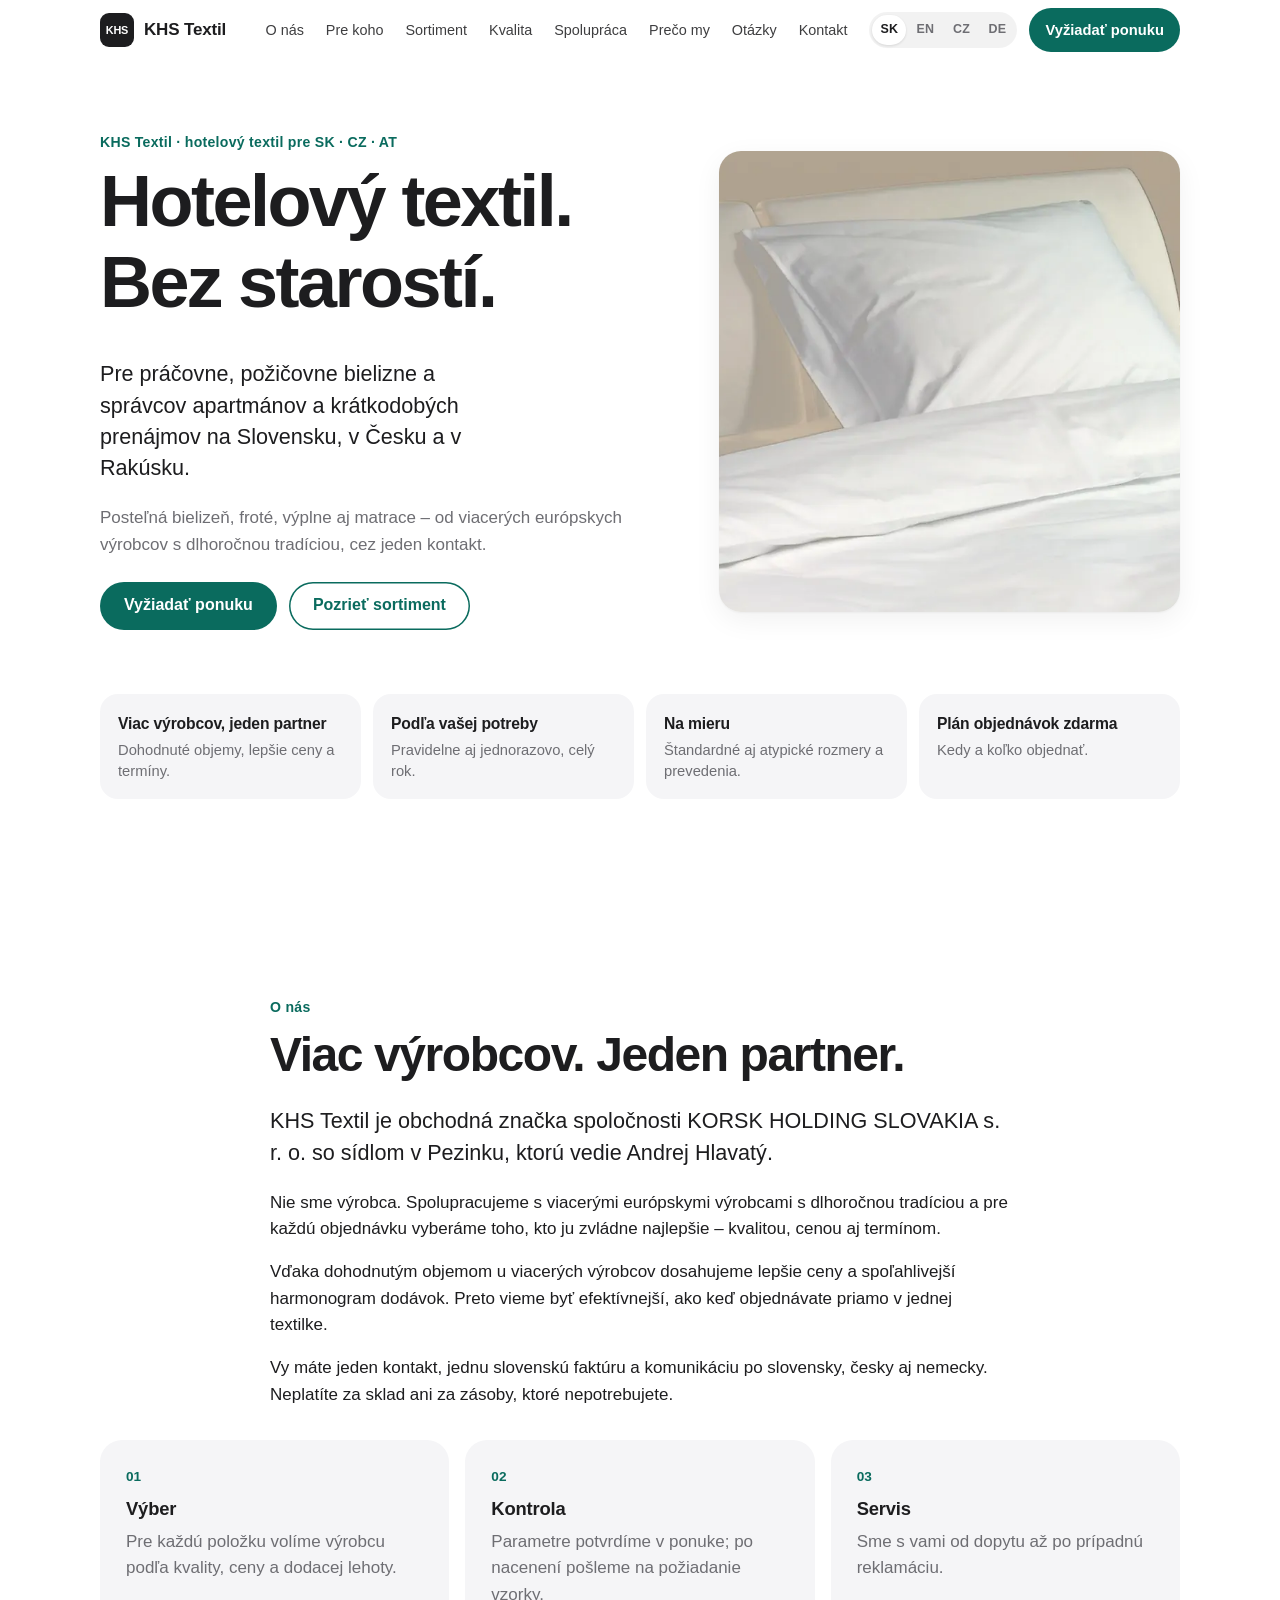
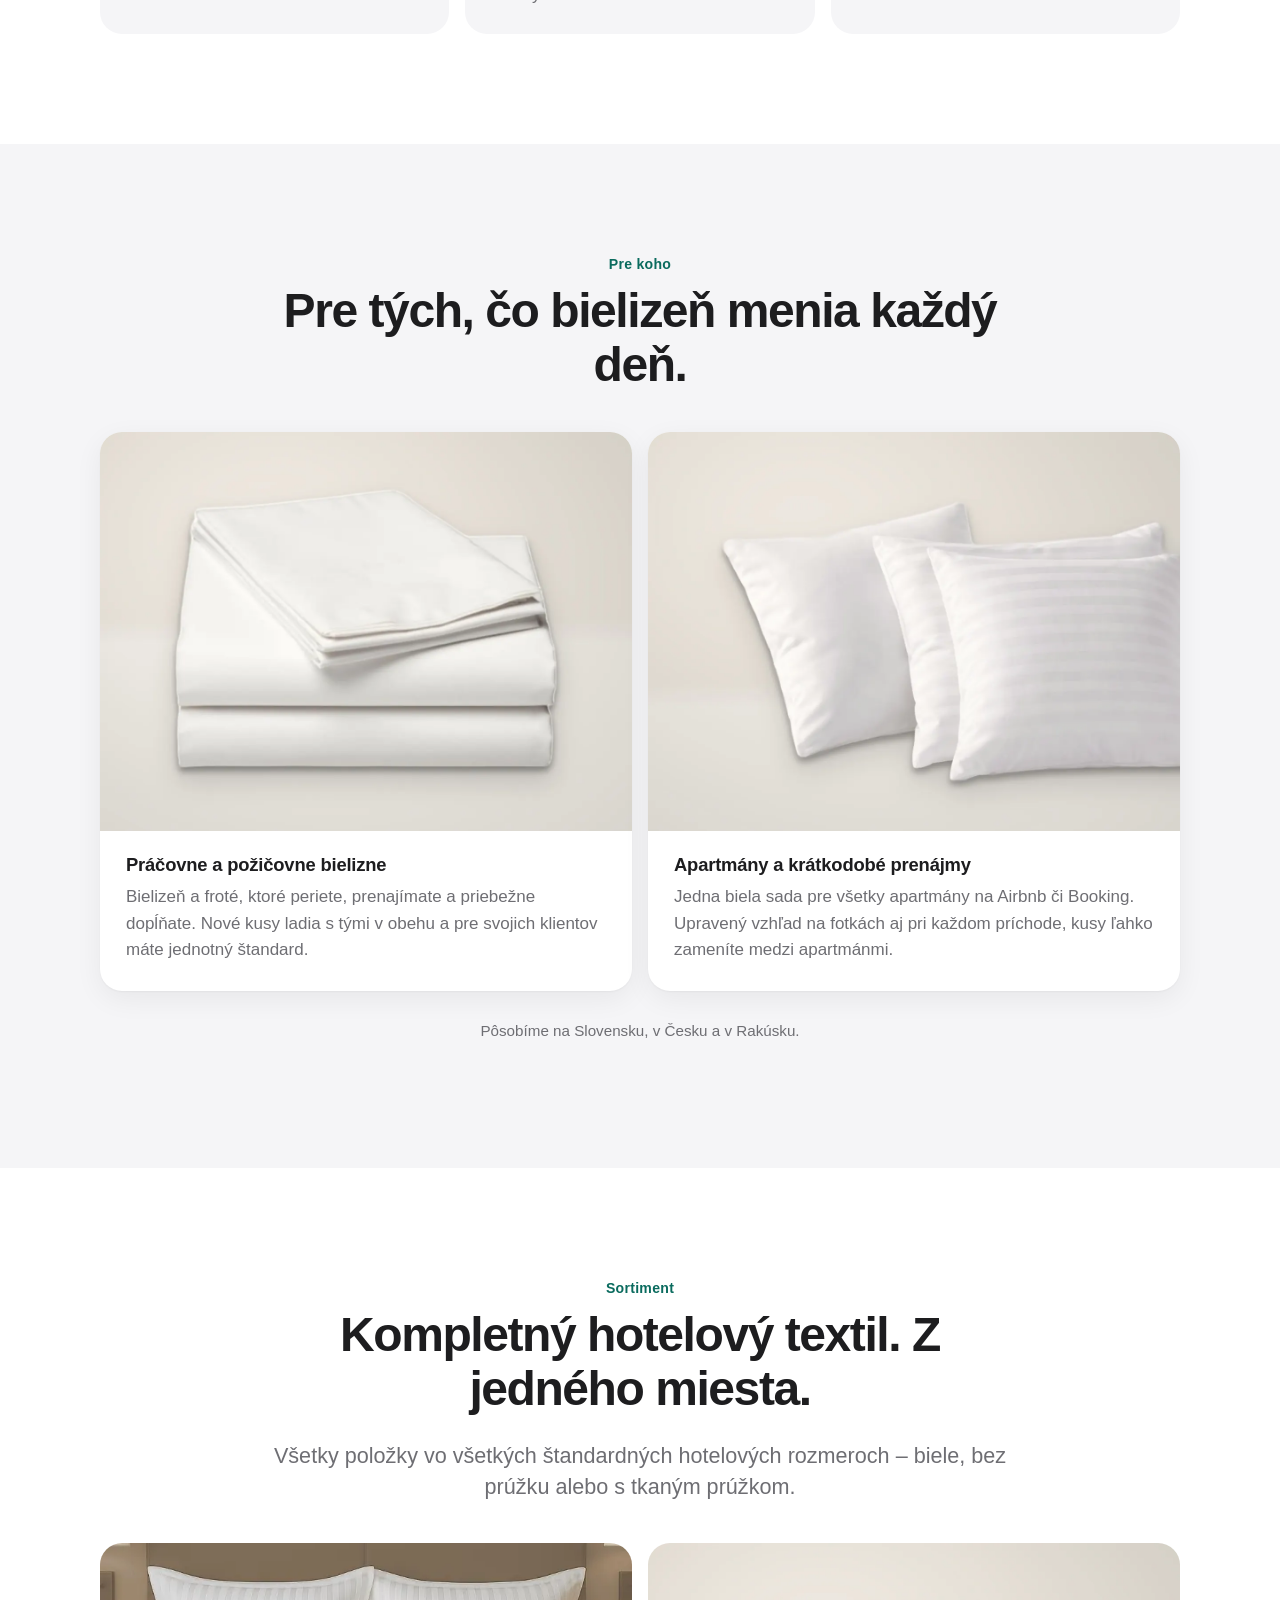
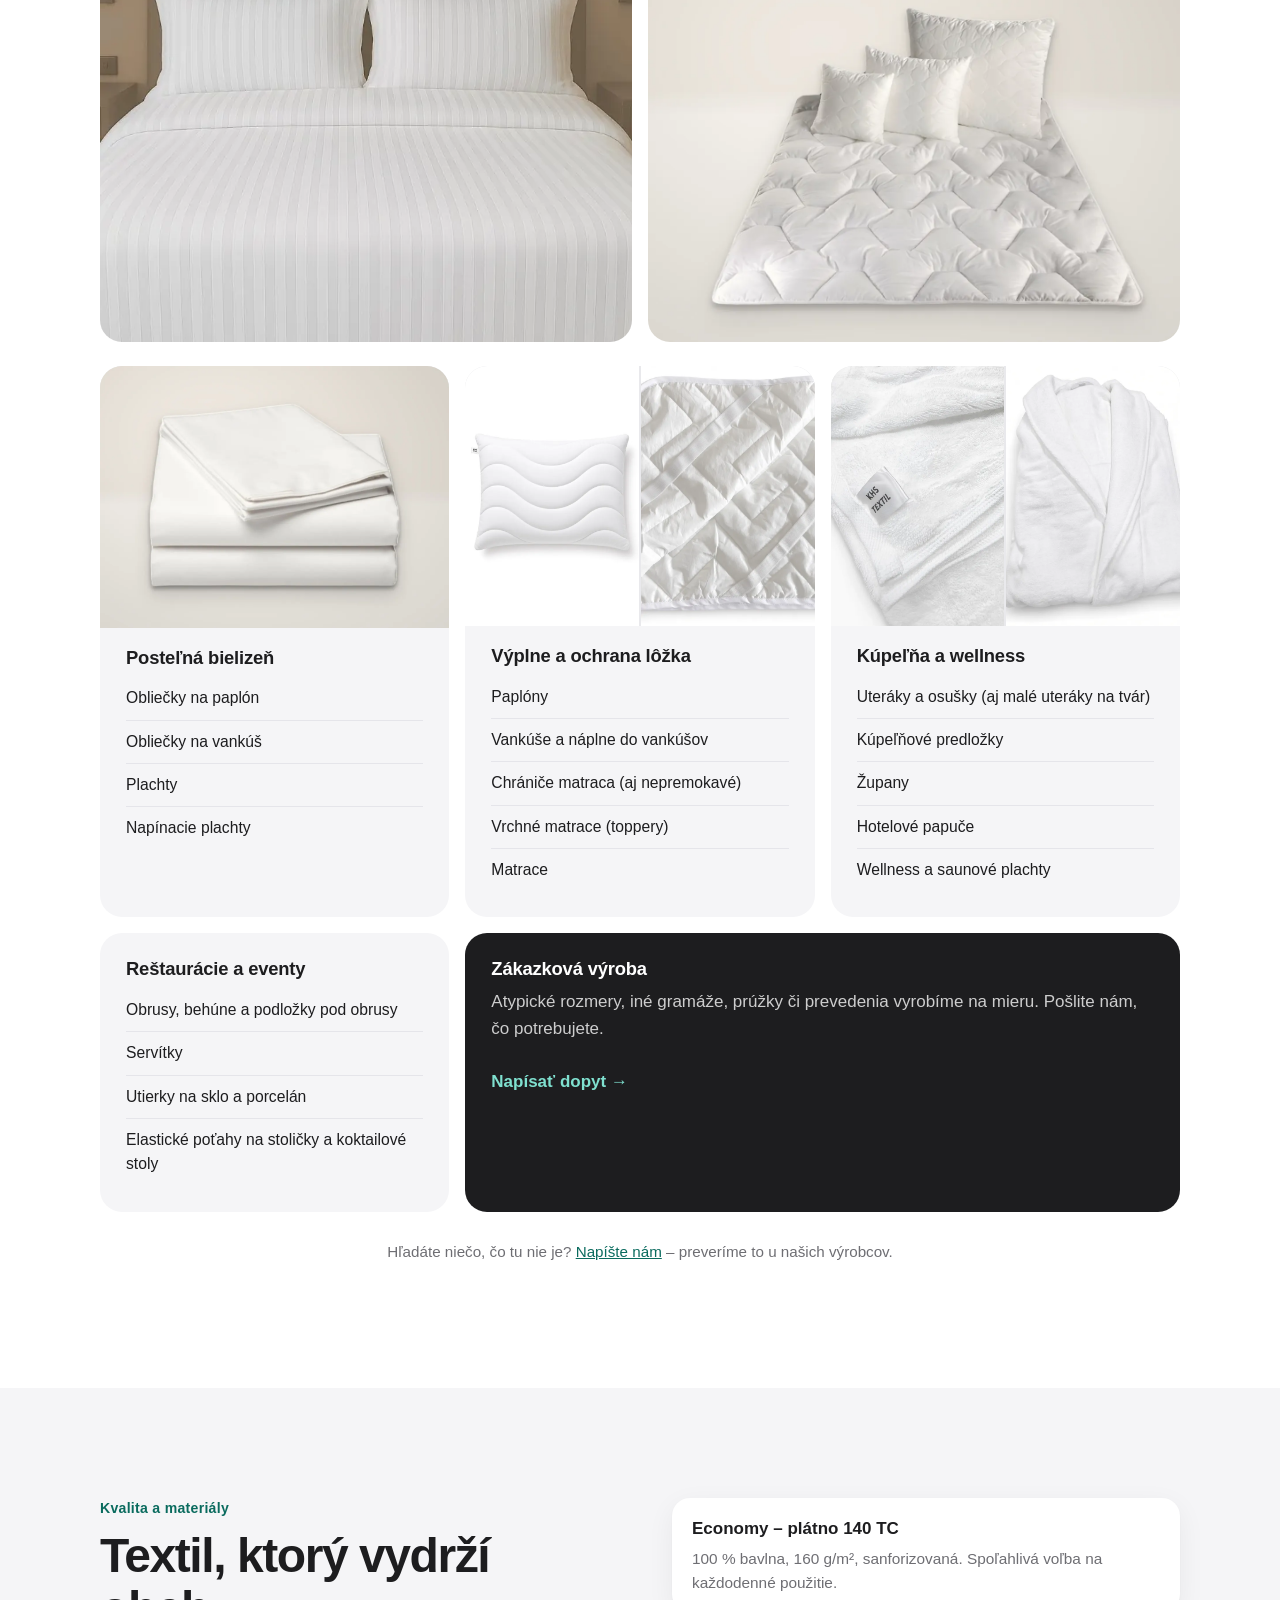
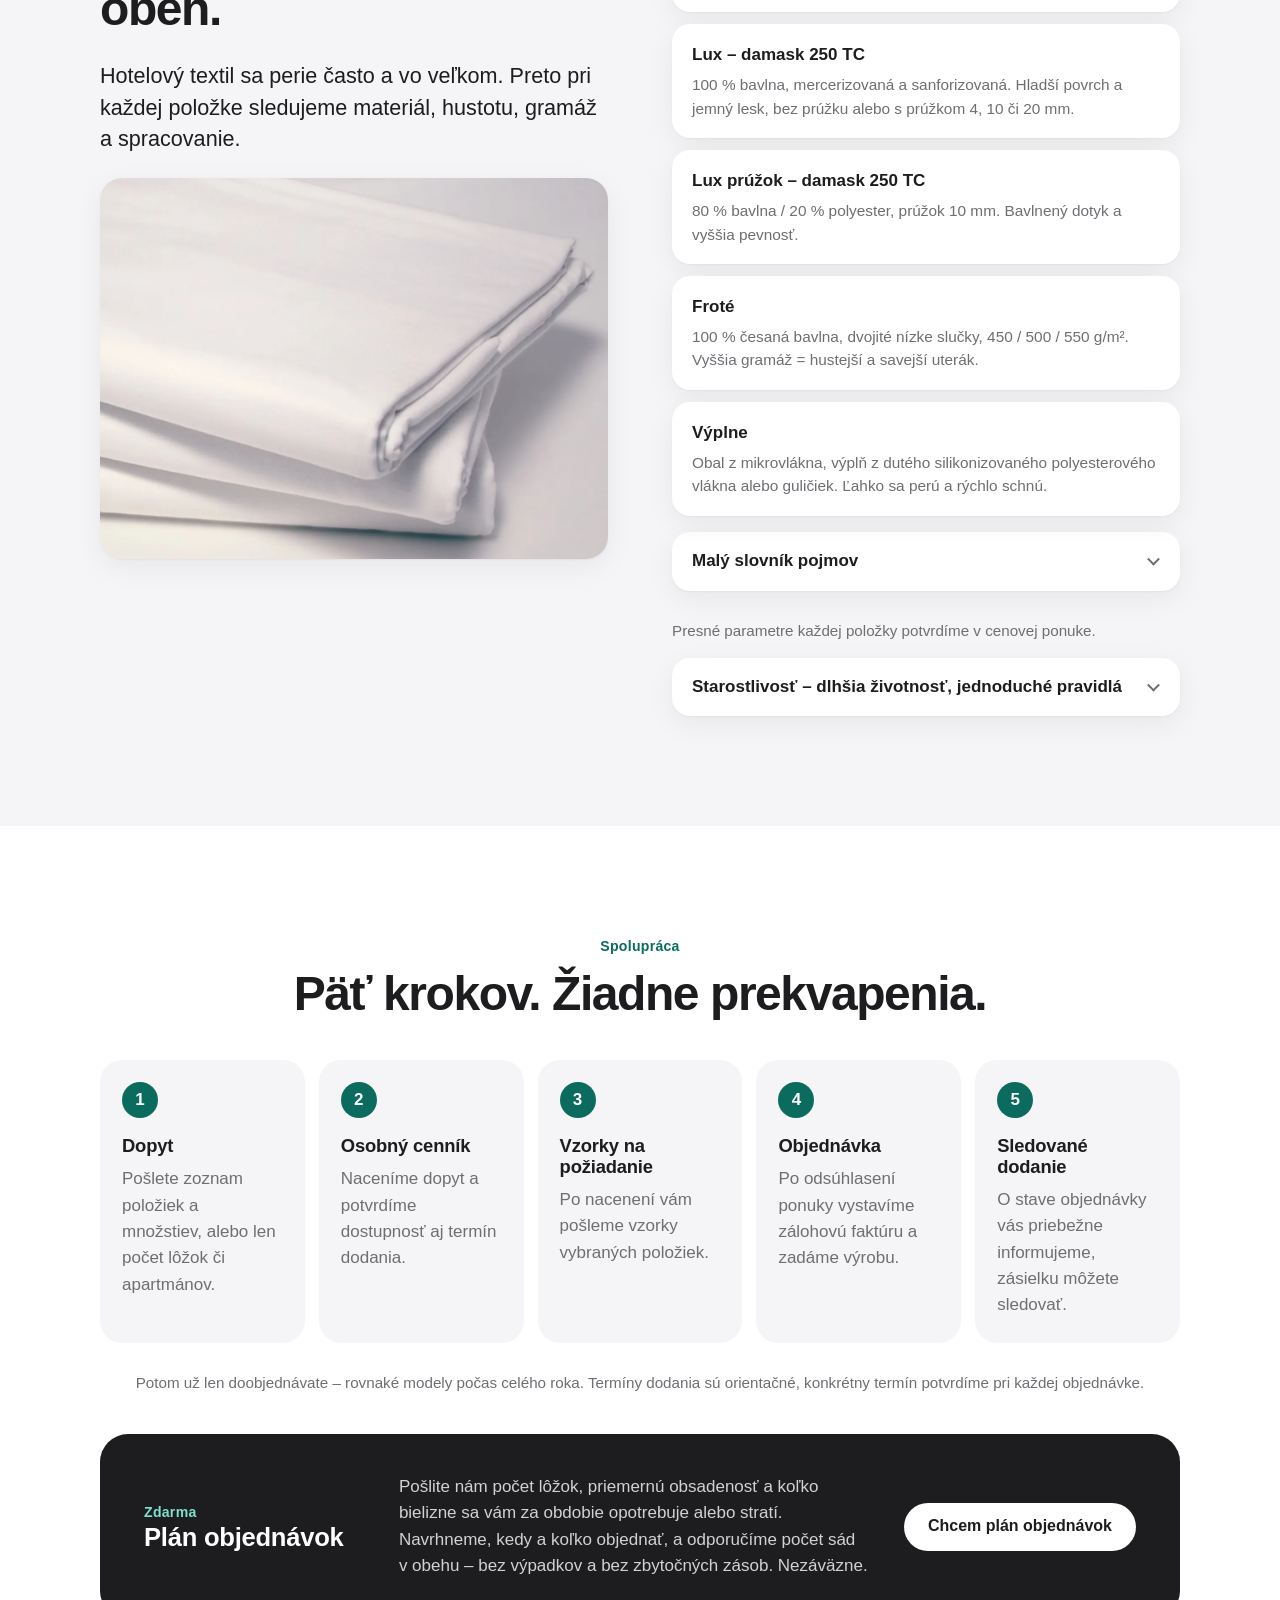
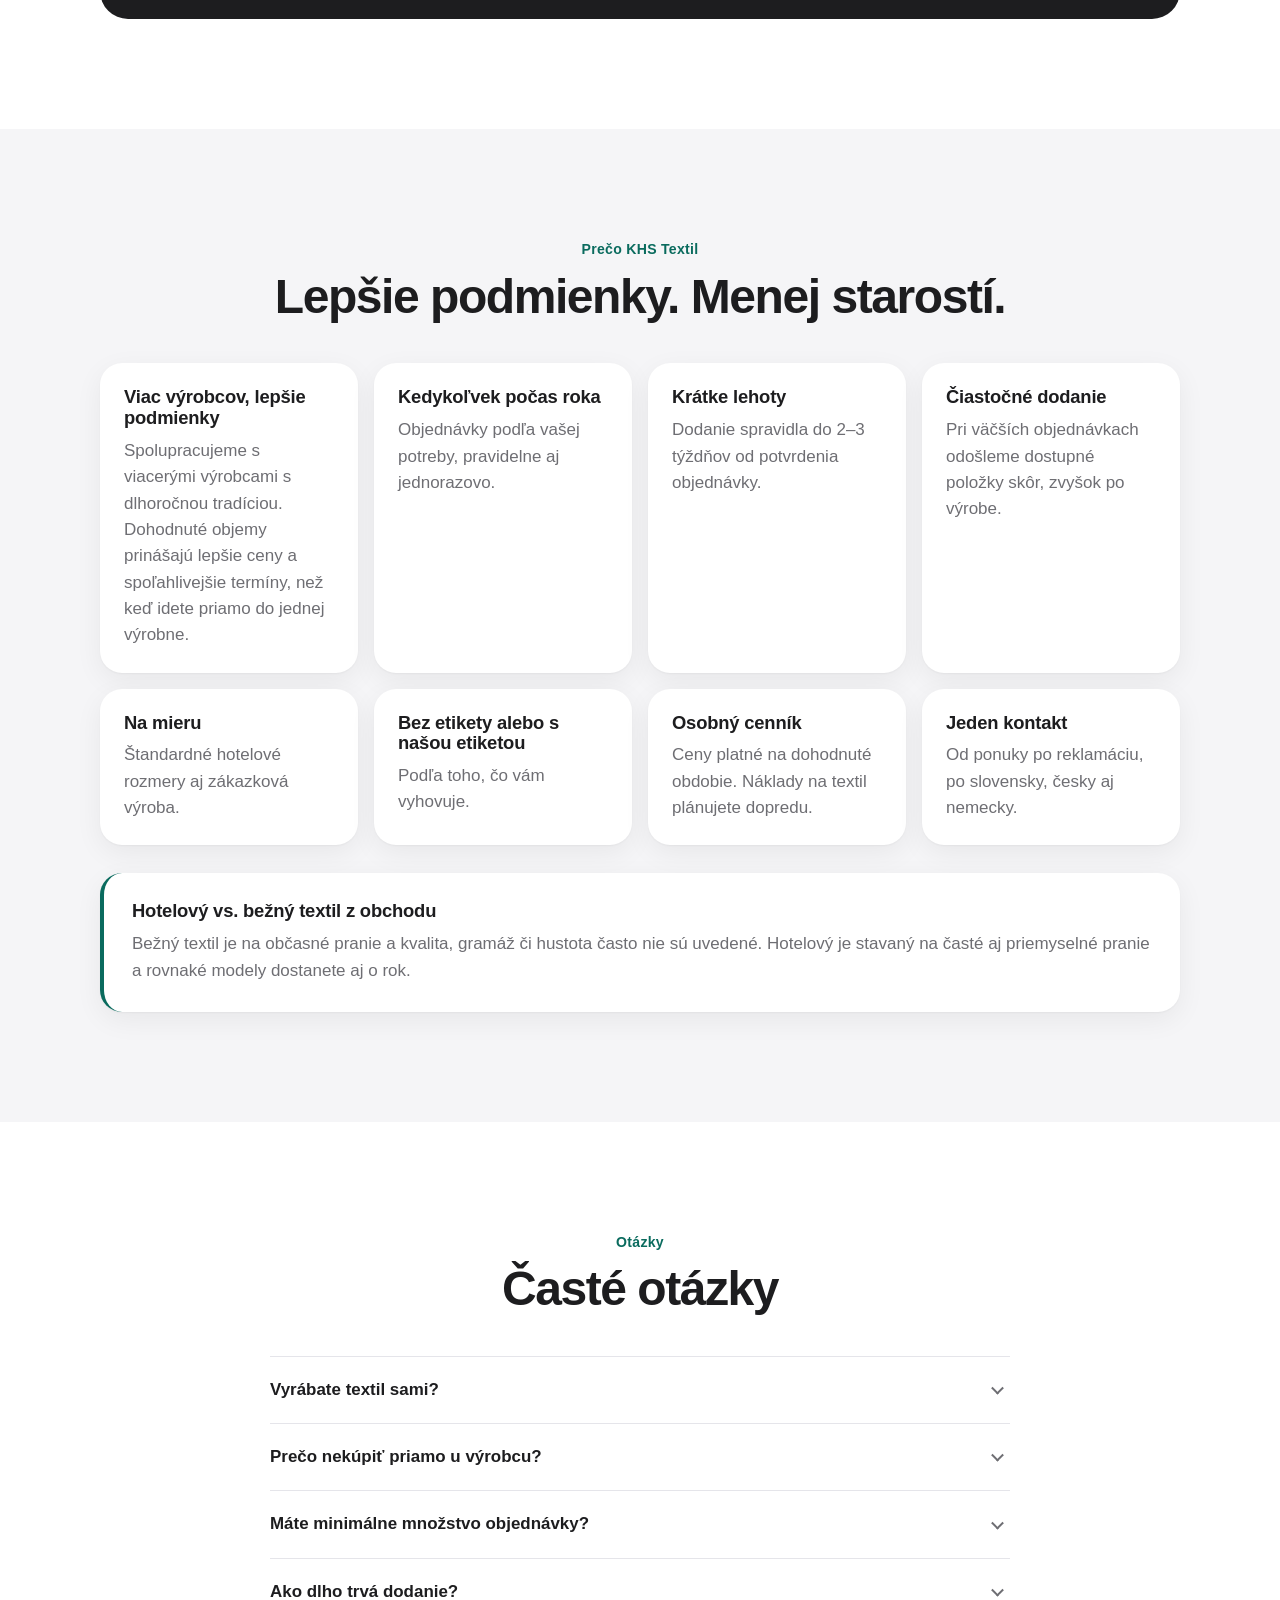
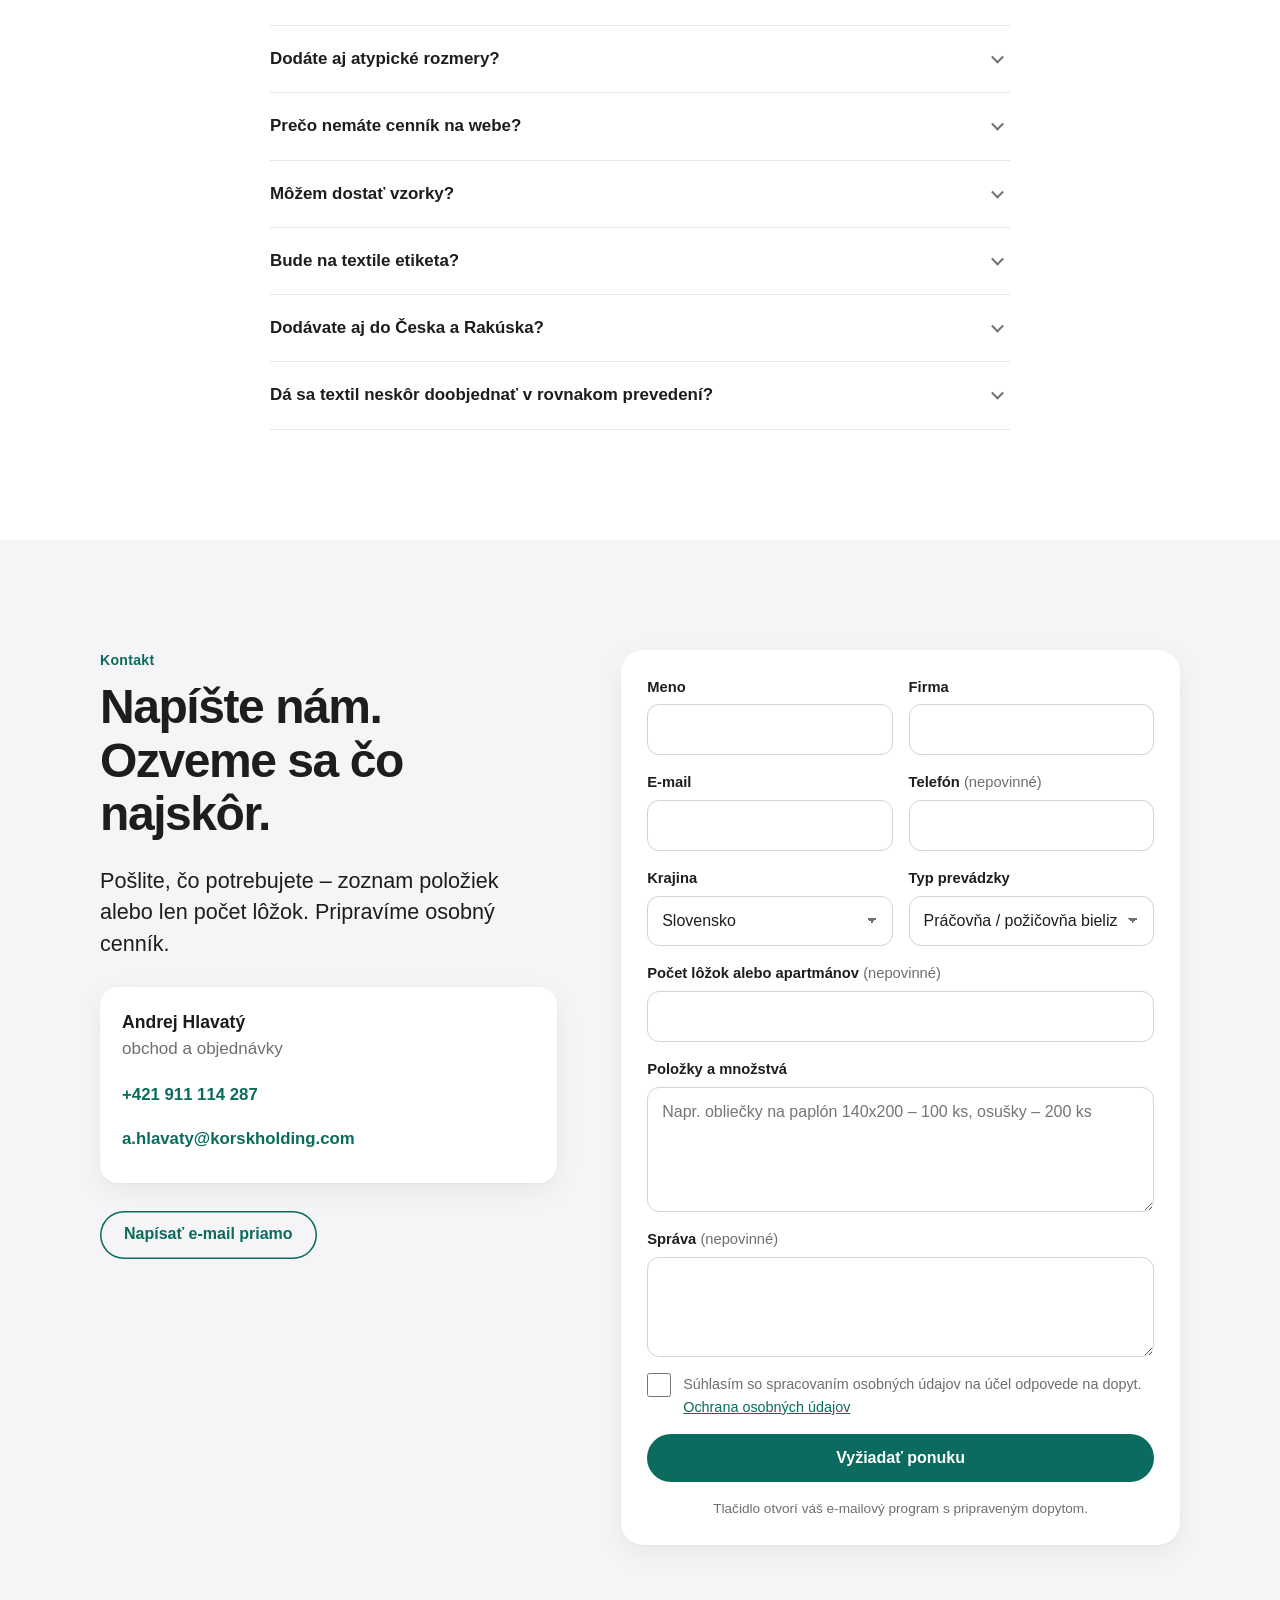
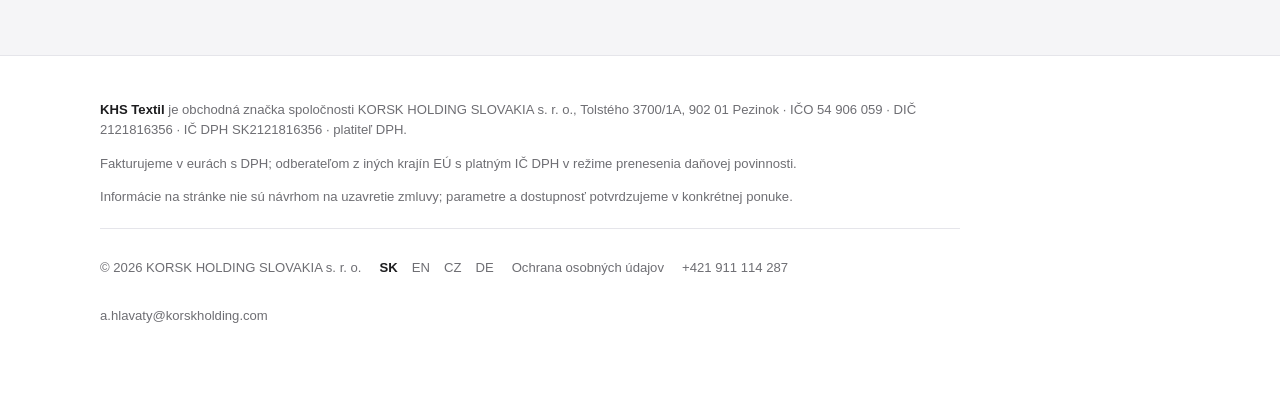
==== commit 6d39c45b: "SEO: titles, meta, JSON-LD, h1 brand, sitemap, robots" ====
--- a/index.html
+++ b/index.html
@@ -3,14 +3,14 @@
 <head>
 <meta charset="utf-8">
 <meta name="viewport" content="width=device-width, initial-scale=1, viewport-fit=cover">
-<title>KHS Textil – hotelový textil pre práčovne, požičovne bielizne a apartmány</title>
+<title>KHS Textil – hotelový textil pre práčovne a apartmány | Pezinok</title>
 <link rel="canonical" href="https://khstextil.sk/">
 <link rel="alternate" hreflang="sk" href="https://khstextil.sk/">
 <link rel="alternate" hreflang="en" href="https://khstextil.sk/en/">
 <link rel="alternate" hreflang="cs" href="https://khstextil.sk/cz/">
 <link rel="alternate" hreflang="de" href="https://khstextil.sk/de/">
 <link rel="alternate" hreflang="x-default" href="https://khstextil.sk/">
-<meta name="description" content="Hotelový textil od viacerých európskych výrobcov s dlhoročnou tradíciou. Pre práčovne, požičovne bielizne a správcov apartmánov v SK, CZ a AT. Osobný cenník, štandardné aj atypické rozmery, objednávky podľa potreby počas celého roka.">
+<meta name="description" content="KHS Textil – posteľná bielizeň, froté, výplne a matrace pre práčovne, požičovne bielizne a apartmány v SK, CZ a AT. Bez etikety alebo s našou etiketou.">
 <meta name="theme-color" content="#ffffff">
 <link rel="icon" href="favicon.svg" type="image/svg+xml">
 <link rel="apple-touch-icon" href="favicon.svg">
@@ -21,10 +21,11 @@
 <meta property="og:locale:alternate" content="de_AT">
 <meta property="og:url" content="https://khstextil.sk/">
 <meta property="og:site_name" content="KHS Textil">
-<meta property="og:title" content="KHS Textil – hotelový textil. Bez starostí.">
-<meta property="og:description" content="Posteľná bielizeň, froté, výplne aj matrace pre práčovne, požičovne bielizne a správcov apartmánov na Slovensku, v Česku a v Rakúsku.">
+<meta property="og:title" content="KHS Textil – hotelový textil pre práčovne a apartmány | Pezinok">
+<meta property="og:description" content="KHS Textil – posteľná bielizeň, froté, výplne a matrace pre práčovne, požičovne bielizne a apartmány v SK, CZ a AT. Bez etikety alebo s našou etiketou.">
 <meta property="og:image" content="https://khstextil.sk/img/postel_prusok.jpg">
 <link rel="stylesheet" href="style.css">
+<script type="application/ld+json">{"@context": "https://schema.org", "@type": ["Organization", "LocalBusiness"], "@id": "https://khstextil.sk/#org", "name": "KHS Textil", "legalName": "KORSK HOLDING SLOVAKIA s. r. o.", "url": "https://khstextil.sk", "logo": "https://khstextil.sk/favicon.svg", "image": "https://khstextil.sk/img/postel_prusok.jpg", "email": "a.hlavaty@korskholding.com", "telephone": "+421 911 114 287", "vatID": "SK2121816356", "taxID": "2121816356", "address": {"@type": "PostalAddress", "streetAddress": "Tolstého 3700/1A", "postalCode": "902 01", "addressLocality": "Pezinok", "addressCountry": "SK"}, "areaServed": ["SK", "CZ", "AT"]}</script>
 </head>
 <body>
 <a class="skip" href="#obsah">Preskočiť na obsah</a>
@@ -45,8 +46,7 @@
 <section id="uvod" class="hero">
   <div class="wrap hero-grid">
     <div class="hero-text">
-      <p class="eyebrow">Hotelový textil pre SK · CZ · AT</p>
-      <h1>Hotelový textil.<br>Bez starostí.</h1>
+      <h1><span class="eyebrow h1-eyebrow">KHS Textil · hotelový textil pre SK · CZ · AT</span>Hotelový textil.<br>Bez starostí.</h1>
       <p class="lead">Pre práčovne, požičovne bielizne a správcov apartmánov a krátkodobých prenájmov na Slovensku, v Česku a v Rakúsku.</p>
       <p class="sub">Posteľná bielizeň, froté, výplne aj matrace – od viacerých európskych výrobcov s dlhoročnou tradíciou, cez jeden kontakt.</p>
       <div class="cta"><a class="btn" href="#kontakt">Vyžiadať ponuku</a><a class="btn btn-ghost" href="#sortiment">Pozrieť sortiment</a></div>
--- a/style.css
+++ b/style.css
@@ -204,3 +204,4 @@
 @media (max-width:359px){.brand span:last-child{display:none}}
 @media (min-width:1001px){.nav a{white-space:nowrap}}
 @media (min-width:1001px) and (max-width:1199px){.brand span:last-child{display:none}.nav a{padding:10px 6px;font-size:.84rem}.bar>.lang-d a{min-width:30px;padding:0 6px}.bar .btn-sm{padding:0 14px}}
+.h1-eyebrow{display:block;letter-spacing:.02em;line-height:1.4}
